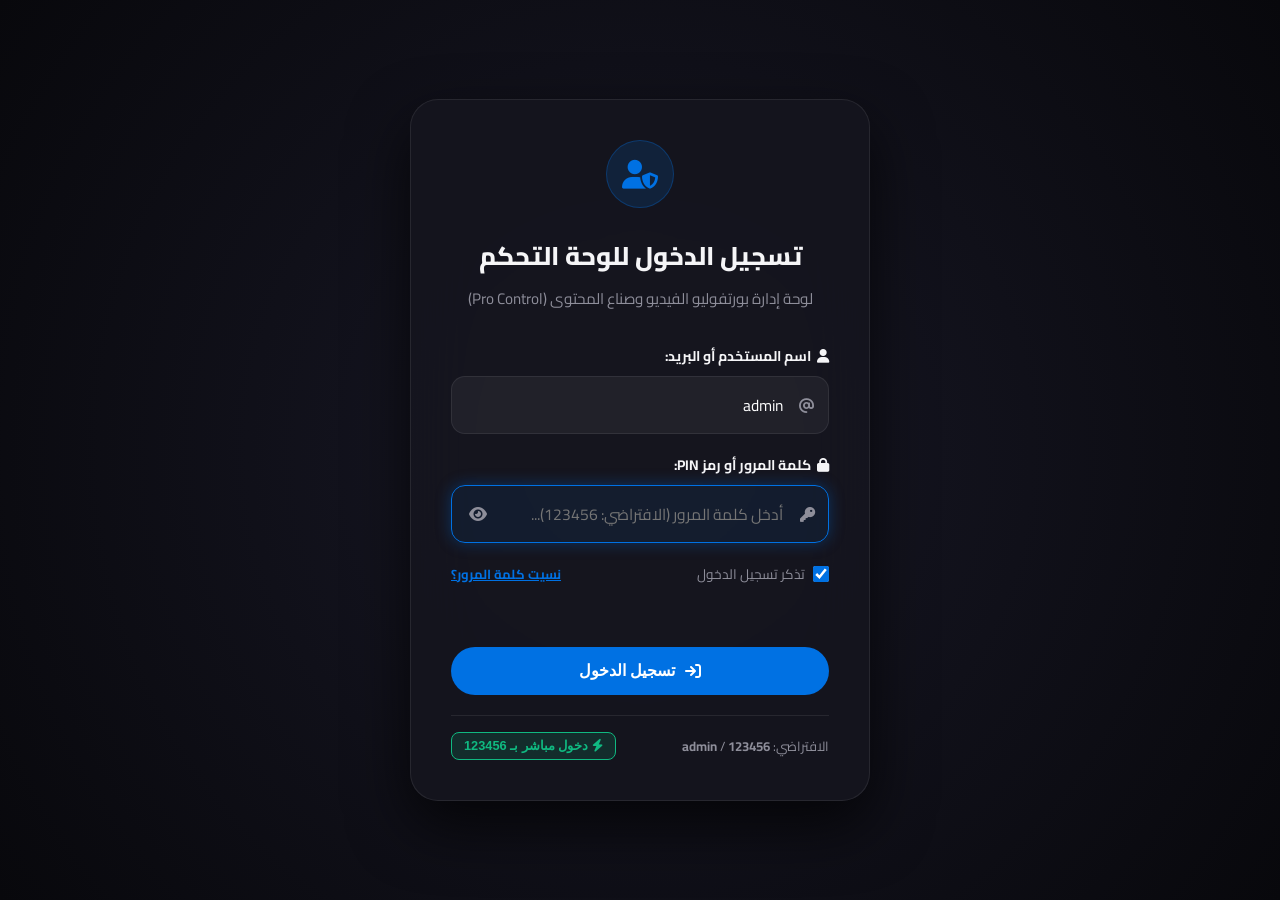
==== admin.html @ 482027d6 "Add files via upload" ====
<!DOCTYPE html>
<html lang="ar" dir="rtl">

<head>
    <meta charset="UTF-8">
    <meta name="viewport" content="width=device-width, initial-scale=1.0">
    <title>لوحة التحكم الشاملة | Control Center</title>
    <meta name="robots" content="noindex, nofollow">

    <!-- Favicon -->
    <link rel="icon" type="image/svg+xml" href="img/favicon.svg">

    <!-- Fonts: Cairo -->
    <link rel="preconnect" href="https://fonts.googleapis.com">
    <link rel="preconnect" href="https://fonts.gstatic.com" crossorigin>
    <link href="https://fonts.googleapis.com/css2?family=Cairo:wght@400;600;700;800;900&display=swap" rel="stylesheet">

    <!-- Admin Stylesheet (Local First) -->
    <link rel="stylesheet" href="css/admin.css">

    <!-- Font Awesome Icons 6 -->
    <link rel="stylesheet" href="https://cdnjs.cloudflare.com/ajax/libs/font-awesome/6.5.1/css/all.min.css">
</head>

<body class="admin-body">

    <!-- ==========================================================================
         1. Authentication & Login Screen (Modern Pro CMS)
         ========================================================================== -->
    <div class="pin-lock-overlay" id="pinLockOverlay">
        <div class="pin-card" style="max-width: 460px;">
            <div class="pin-icon-wrap">
                <i class="fa-solid fa-user-shield"></i>
            </div>
            <h1 class="pin-title">تسجيل الدخول للوحة التحكم</h1>
            <p class="pin-sub">لوحة إدارة بورتفوليو الفيديو وصناع المحتوى (Pro Control)</p>

            <form id="adminLoginForm" onsubmit="return false;" style="text-align: right;">
                <!-- Username Input -->
                <div class="login-field-wrap">
                    <label class="login-label"><i class="fa-solid fa-user"></i> اسم المستخدم أو البريد:</label>
                    <div class="login-input-box">
                        <i class="fa-solid fa-at login-box-icon"></i>
                        <input type="text" id="adminUsernameInput" class="login-text-input" placeholder="اسم المستخدم (الافتراضي: admin)" value="admin" autocomplete="username">
                    </div>
                </div>

                <!-- Password / PIN Input -->
                <div class="login-field-wrap">
                    <label class="login-label"><i class="fa-solid fa-lock"></i> كلمة المرور أو رمز PIN:</label>
                    <div class="login-input-box">
                        <i class="fa-solid fa-key login-box-icon"></i>
                        <input type="password" id="adminPasswordInput" class="login-text-input" placeholder="أدخل كلمة المرور (الافتراضي: 123456)..." autocomplete="current-password" autofocus>
                        <button type="button" id="btnToggleLoginPass" class="login-pass-toggle" title="إظهار / إخفاء كلمة المرور">
                            <i class="fa-solid fa-eye"></i>
                        </button>
                    </div>
                </div>

                <!-- Remember Me & Forgot Password Row -->
                <div style="display: flex; justify-content: space-between; align-items: center; margin-bottom: 1.25rem; font-size: 0.85rem;">
                    <label style="display: inline-flex; align-items: center; gap: 0.5rem; color: var(--admin-muted); cursor: pointer;">
                        <input type="checkbox" id="chkRememberMe" checked style="accent-color: var(--admin-blue); width: 16px; height: 16px;">
                        تذكر تسجيل الدخول
                    </label>
                    <button type="button" id="btnForgotPin" class="btn-forgot-pin" style="background: none; border: none; color: var(--admin-blue); cursor: pointer; text-decoration: underline; font-size: 0.82rem;">
                        نسيت كلمة المرور؟
                    </button>
                </div>

                <p class="pin-feedback" id="pinFeedback"></p>

                <button type="button" class="btn-unlock" id="btnUnlock">
                    <i class="fa-solid fa-arrow-right-to-bracket"></i> تسجيل الدخول
                </button>
            </form>

            <div style="margin-top: 1.25rem; padding-top: 1rem; border-top: 1px solid var(--admin-border); display: flex; justify-content: space-between; align-items: center; font-size: 0.82rem; color: var(--admin-muted);">
                <span>الافتراضي: <strong>admin</strong> / <strong>123456</strong></span>
                <button type="button" id="btnDirectDefaultLogin" style="background: rgba(16, 185, 129, 0.15); border: 1px solid var(--admin-emerald); color: #10b981; border-radius: 8px; padding: 0.35rem 0.75rem; font-size: 0.8rem; cursor: pointer; font-weight: 700;">
                    <i class="fa-solid fa-bolt"></i> دخول مباشر بـ 123456
                </button>
            </div>

            <!-- PIN Reset Box (Shown when forgot PIN is clicked) -->
            <div id="pinResetBox" class="pin-reset-box" style="display: none; margin-top: 1.25rem; text-align: right;">
                <h3 style="font-size: 1.05rem; font-weight: 800; color: #fff; margin-bottom: 0.4rem;">
                    <i class="fa-solid fa-rotate-left"></i> استعادة وإعادة تعيين كلمة المرور
                </h3>
                <p style="font-size: 0.8rem; color: var(--admin-muted); margin-bottom: 0.9rem; line-height: 1.5;">
                    يمكنك إعادة تعيين كلمة المرور إلى الافتراضية بنقرة واحدة، أو التحقق بالبريد / الهاتف المسجل.
                </p>
                <div style="margin-bottom: 1rem;">
                    <button type="button" id="btnResetToDefaultPin" style="width: 100%; padding: 0.75rem; background: rgba(0, 113, 227, 0.15); border: 1px solid var(--admin-blue); color: var(--admin-blue); border-radius: 12px; font-weight: 800; cursor: pointer;">
                        <i class="fa-solid fa-arrows-rotate"></i> إعادة الضبط للافتراضي (123456) والدخول فوراً
                    </button>
                </div>
                <div style="position: relative; text-align: center; margin: 1rem 0; border-top: 1px dashed var(--admin-border);">
                    <span style="position: absolute; top: -10px; left: 50%; transform: translateX(-50%); background: var(--admin-card); padding: 0 8px; font-size: 0.75rem; color: var(--admin-muted);">أو تعيين كلمة مرور جديدة</span>
                </div>
                <div class="form-group-admin" style="margin-bottom: 0.65rem;">
                    <input type="text" id="resetRecoveryContact" class="form-input-admin" placeholder="البريد الإلكتروني أو رقم الهاتف أو مفتاح المطور..." style="text-align: right; font-size: 0.9rem;">
                </div>
                <div class="form-group-admin" style="margin-bottom: 0.65rem;">
                    <input type="password" id="resetNewPin" maxlength="16" class="form-input-admin" placeholder="كلمة المرور الجديدة..." style="text-align: right; font-size: 0.95rem;">
                </div>
                <div style="display: flex; gap: 0.5rem; margin-top: 0.75rem;">
                    <button type="button" id="btnConfirmResetPin" class="btn-unlock" style="flex: 1; padding: 0.65rem 1rem; font-size: 0.85rem;">
                        <i class="fa-solid fa-check"></i> حفظ الرمز والدخول
                    </button>
                    <button type="button" id="btnCancelResetPin" class="btn-cancel-edit" style="padding: 0.65rem 1rem; font-size: 0.85rem;">
                        إلغاء
                    </button>
                </div>
                <p id="resetPinFeedback" style="font-size: 0.82rem; margin-top: 0.6rem; font-weight: 700;"></p>
            </div>
        </div>
    </div>

    <!-- Mobile Top Header Bar for Admin on Phone -->
    <div class="admin-mobile-topbar">
        <div class="admin-brand" style="margin-bottom:0; gap:0.6rem;">
            <div class="admin-brand-icon" style="width:36px; height:36px; font-size:1rem;"><i class="fa-solid fa-sliders"></i></div>
            <h2 style="font-size:1rem;">PRO CONTROL</h2>
        </div>
        <div style="display:flex; align-items:center; gap:0.5rem;">
            <button type="button" class="admin-mobile-toggle-btn" id="btnAdminMobileLogout" aria-label="Logout" title="تسجيل الخروج" style="color: #ef4444; border-color: rgba(239,68,68,0.3);">
                <i class="fa-solid fa-right-from-bracket"></i>
            </button>
            <button type="button" class="admin-mobile-toggle-btn" id="btnAdminMobileToggle" aria-label="Toggle Menu">
                <i class="fa-solid fa-bars"></i>
            </button>
        </div>
    </div>
    <div class="admin-sidebar-backdrop" id="adminSidebarBackdrop"></div>

    <!-- ==========================================================================
         2. Main Admin Dashboard Shell
         ========================================================================== -->
    <div class="admin-shell">
        <!-- Sidebar Navigation -->
        <aside class="admin-sidebar" id="adminSidebar">
            <div>
                <div class="admin-brand">
                    <div class="admin-brand-icon">
                        <i class="fa-solid fa-sliders"></i>
                    </div>
                    <div>
                        <h2>لوحة التحكم</h2>
                        <span style="font-size: 0.75rem; color: var(--admin-emerald); font-weight: 700;">
                            <i class="fa-solid fa-circle" style="font-size: 0.5rem;"></i> محمي ومشفر
                        </span>
                    </div>
                </div>

                <ul class="admin-nav-list" id="adminNavList">
                    <li class="admin-nav-item active" data-tab="tabAnalytics">
                        <button type="button"><i class="fa-solid fa-chart-line"></i> إحصائيات الزوار</button>
                    </li>
                    <li class="admin-nav-item" data-tab="tabProfileCard">
                        <button type="button"><i class="fa-solid fa-id-card"></i> اللوجو وبطاقة التعريف</button>
                    </li>
                    <li class="admin-nav-item" data-tab="tabNavbar">
                        <button type="button"><i class="fa-solid fa-bars-staggered"></i> القائمة والمنسدلة</button>
                    </li>
                    <li class="admin-nav-item" data-tab="tabProjects">
                        <button type="button"><i class="fa-solid fa-film"></i> معرض الأعمال</button>
                    </li>
                    <li class="admin-nav-item" data-tab="tabTutorials">
                        <button type="button"><i class="fa-solid fa-graduation-cap"></i> الدروس والمقالات</button>
                    </li>
                    <li class="admin-nav-item" data-tab="tabStore">
                        <button type="button"><i class="fa-solid fa-bag-shopping"></i> متجر القوالب</button>
                    </li>
                    <li class="admin-nav-item" data-tab="tabSectionsVisibility">
                        <button type="button" style="color: #38bdf8; font-weight: 700;"><i class="fa-solid fa-eye"></i> إظهار وإخفاء الأقسام (👁️)</button>
                    </li>
                    <li class="admin-nav-item" data-tab="tabBranding">
                        <button type="button"><i class="fa-solid fa-palette"></i> الألوان والمظهر</button>
                    </li>
                    <li class="admin-nav-item" data-tab="tabPricing">
                        <button type="button"><i class="fa-solid fa-calculator"></i> حاسبة الأسعار</button>
                    </li>
                    <li class="admin-nav-item" data-tab="tabProfile">
                        <button type="button"><i class="fa-solid fa-user-gear"></i> البيانات وواتساب</button>
                    </li>
                    <li class="admin-nav-item" data-tab="tabReviews">
                        <button type="button"><i class="fa-solid fa-comments"></i> إدارة التقييمات</button>
                    </li>
                    <li class="admin-nav-item" data-tab="tabActivation" id="navItemActivation">
                        <button type="button" style="color: var(--admin-emerald); font-weight: 800;"><i class="fa-solid fa-certificate"></i> تفعيل الترخيص (License)</button>
                    </li>
                    <li class="admin-nav-item" data-tab="tabDeploy" id="navItemDeploy">
                        <button type="button" style="color: #60a5fa; font-weight: 800;"><i class="fa-brands fa-github"></i> النشر وتصدير الكود (GitHub)</button>
                    </li>
                </ul>
            </div>

            <div class="admin-bottom-actions">
                <button type="button" class="btn-sidebar-action" id="btnQuickExport" style="color: #60a5fa; font-weight: 700;">
                    <i class="fa-solid fa-cloud-arrow-down"></i> تحميل كود الموقع (config.js)
                </button>
                <a href="index.html" target="_blank" class="btn-sidebar-action">
                    <i class="fa-solid fa-arrow-up-right-from-square"></i> معاينة موقع الزوار
                </a>
                <button type="button" class="btn-sidebar-action" id="btnLogoutAdmin" style="color: #ef4444; font-weight: 700;">
                    <i class="fa-solid fa-right-from-bracket"></i> تسجيل الخروج
                </button>
            </div>
        </aside>

        <!-- Main Workspace -->
        <main class="admin-main">

            <!-- TAB 1: VISITOR ANALYTICS -->
            <div class="admin-tab-pane active" id="tabAnalytics">
                <div class="admin-top-bar">
                    <div class="admin-page-title">
                        <h1>إحصائيات وحركة الزوار</h1>
                        <p>تتبع فوري ومجاني للزوار الجدد، الزوار العائدين، ونشاط العملاء على موقعك.</p>
                    </div>
                </div>

                <div class="stats-grid">
                    <div class="stat-card">
                        <div>
                            <span class="stat-value" id="statTotalVisits">0</span>
                            <span class="stat-title">إجمالي الزيارات</span>
                        </div>
                        <div class="stat-badge-icon badge-blue"><i class="fa-solid fa-users"></i></div>
                    </div>
                    <div class="stat-card">
                        <div>
                            <span class="stat-value" id="statUniqueVisitors">0</span>
                            <span class="stat-title">زوار جدد (New)</span>
                        </div>
                        <div class="stat-badge-icon badge-emerald"><i class="fa-solid fa-user-plus"></i></div>
                    </div>
                    <div class="stat-card">
                        <div>
                            <span class="stat-value" id="statReturningVisits">0</span>
                            <span class="stat-title">زوار عائدون (Returning)</span>
                        </div>
                        <div class="stat-badge-icon badge-purple"><i class="fa-solid fa-arrow-rotate-left"></i></div>
                    </div>
                    <div class="stat-card">
                        <div>
                            <span class="stat-value" id="statWaClicks">0</span>
                            <span class="stat-title">تحويلات لواتساب</span>
                        </div>
                        <div class="stat-badge-icon badge-amber"><i class="fa-brands fa-whatsapp"></i></div>
                    </div>
                </div>

                <div class="admin-panel-card">
                    <div class="panel-card-head">
                        <h3>سجل آخر الزيارات اللحظية</h3>
                    </div>
                    <div style="overflow-x: auto;">
                        <table class="admin-table">
                            <thead>
                                <tr>
                                    <th>الوقت والتاريخ</th>
                                    <th>نوع الزائر</th>
                                    <th>الجهاز</th>
                                    <th>المصدر (Referrer)</th>
                                    <th>معرف الجلسة</th>
                                </tr>
                            </thead>
                            <tbody id="visitsTableBody"></tbody>
                        </table>
                    </div>
                </div>
            </div>

            <!-- TAB 2: LOGO & PROFILE ID CARD -->
            <div class="admin-tab-pane" id="tabProfileCard">
                <div class="admin-top-bar">
                    <div class="admin-page-title">
                        <h1>اللوجو وبطاقة التعريف (Profile ID Card)</h1>
                        <p>خصص شعار الموقع، صورة هويتك الشخصية، غلاف الكارت، والبيانات التعريفية مع إمكانية الرفع من الجهاز أو عبر الرابط.</p>
                    </div>
                </div>

                <div class="profile-card-preview-wrap">
                    <!-- Form Controls -->
                    <div>
                        <!-- Logo Customizer -->
                        <div class="admin-panel-card">
                            <div class="panel-card-head">
                                <h3><i class="fa-solid fa-fingerprint"></i> شعار الموقع (Site Logo)</h3>
                            </div>
                            <div class="form-grid-2">
                                <div class="form-group-admin">
                                    <label class="form-label-admin">نص الشعار الرئيسي (Text Logo)</label>
                                    <input type="text" id="logoText" class="form-input-admin" placeholder="مثال: CREATIVE أو STUDIO">
                                </div>
                                <div class="form-group-admin">
                                    <label class="form-label-admin">الشارة الفرعية (Badge)</label>
                                    <input type="text" id="logoBadge" class="form-input-admin" placeholder="مثال: PORTFOLIO أو EDITS">
                                </div>
                            </div>
                            
                            <div class="form-group-admin">
                                <label class="form-label-admin">صورة اللوجو (رفع من الجهاز أو عبر رابط):</label>
                                <div class="dual-upload-field">
                                    <div class="file-upload-actions-row">
                                        <label for="logoFileInput" class="file-upload-btn-label">
                                            <i class="fa-solid fa-cloud-arrow-up"></i> رفع اللوجو من الجهاز
                                        </label>
                                        <input type="file" id="logoFileInput" class="file-upload-hidden-input" accept="image/*">
                                        <span class="file-upload-feedback-pill" id="logoUploadFeedback" style="display:none;"><i class="fa-solid fa-circle-check"></i> تم اختيار ملف اللوجو</span>
                                    </div>
                                    <input type="text" id="logoImgUrl" class="form-input-admin" placeholder="أو الصق رابط صورة PNG شفافة هنا...">
                                </div>
                            </div>

                            <!-- Favicon Customizer -->
                            <div class="form-group-admin" style="margin-top: 1.25rem; padding-top: 1.25rem; border-top: 1px solid var(--admin-border);">
                                <label class="form-label-admin" style="display:flex; align-items:center; justify-content:space-between;">
                                    <span><i class="fa-solid fa-icons"></i> أيقونة التبويب في المتصفح (Favicon):</span>
                                    <span style="font-size:0.75rem; color:var(--admin-muted);">تظهر في شريط علامات التبويب أعلى المتصفح</span>
                                </label>
                                <div class="dual-upload-field">
                                    <div class="file-upload-actions-row">
                                        <label for="favFileInput" class="file-upload-btn-label">
                                            <i class="fa-solid fa-cloud-arrow-up"></i> رفع Favicon من الجهاز
                                        </label>
                                        <input type="file" id="favFileInput" class="file-upload-hidden-input" accept="image/*,.ico,.svg">
                                        <span class="file-upload-feedback-pill" id="favUploadFeedback" style="display:none;"><i class="fa-solid fa-circle-check"></i> تم اختيار الأيقونة</span>
                                    </div>
                                    <div style="display:flex; align-items:center; gap:0.6rem;">
                                        <input type="text" id="favImgUrl" class="form-input-admin" placeholder="أو رابط أيقونة SVG / PNG / ICO...">
                                        <div id="favPreviewBox" style="width:38px; height:38px; border-radius:8px; background:rgba(255,255,255,0.06); border:1px solid var(--admin-border); display:flex; align-items:center; justify-content:center; flex-shrink:0;" title="معاينة أيقونة Favicon الحالية">
                                            <img id="favPreviewImg" src="img/favicon.svg" alt="Favicon" style="max-width:24px; max-height:24px;">
                                        </div>
                                    </div>
                                </div>
                            </div>
                        </div>

                        <!-- ID Card Details -->
                        <div class="admin-panel-card">
                            <div class="panel-card-head">
                                <h3><i class="fa-solid fa-id-badge"></i> بطاقة التعريف الشخصية (ID Card)</h3>
                            </div>

                            <div class="form-grid-2">
                                <div class="form-group-admin">
                                    <label class="form-label-admin">الصورة الشخصية (Avatar):</label>
                                    <div class="dual-upload-field">
                                        <div class="file-upload-actions-row">
                                            <label for="profAvatarFile" class="file-upload-btn-label">
                                                <i class="fa-solid fa-cloud-arrow-up"></i> رفع وقص صورة جديدة
                                            </label>
                                            <input type="file" id="profAvatarFile" class="file-upload-hidden-input" accept="image/*">
                                            <button type="button" id="btnResetAvatarDefault" class="btn-secondary-admin" style="padding:0.45rem 0.9rem; font-size:0.82rem;" title="استعادة الصورة الافتراضية الأصلية (إزالة أي قص قديم)">
                                                <i class="fa-solid fa-rotate-left"></i> افتراضي
                                            </button>
                                            <span class="file-upload-feedback-pill" id="profAvatarFeedback" style="display:none;"><i class="fa-solid fa-circle-check"></i> تم الرفع</span>
                                        </div>
                                        <input type="text" id="profAvatar" class="form-input-admin" placeholder="أو رابط الصورة الشخصية...">
                                    </div>
                                </div>

                                <div class="form-group-admin">
                                    <label class="form-label-admin">صورة غلاف البطاقة (Banner Cover):</label>
                                    <div class="dual-upload-field">
                                        <div class="file-upload-actions-row">
                                            <label for="profCoverFile" class="file-upload-btn-label">
                                                <i class="fa-solid fa-cloud-arrow-up"></i> رفع الغلاف من الجهاز
                                            </label>
                                            <input type="file" id="profCoverFile" class="file-upload-hidden-input" accept="image/*">
                                            <span class="file-upload-feedback-pill" id="profCoverFeedback" style="display:none;"><i class="fa-solid fa-circle-check"></i> تم الرفع</span>
                                        </div>
                                        <input type="text" id="profCover" class="form-input-admin" placeholder="أو رابط صورة الغلاف...">
                                    </div>
                                </div>
                            </div>

                            <div class="form-grid-2">
                                <div class="form-group-admin">
                                    <label class="form-label-admin">الاسم (بالعربية) *</label>
                                    <input type="text" id="profNameAr" class="form-input-admin" placeholder="مثال: أحمد محمد | مونتير سينمائي" required>
                                </div>
                                <div class="form-group-admin">
                                    <label class="form-label-admin">الاسم (بالإنجليزية) *</label>
                                    <input type="text" id="profNameEn" class="form-input-admin" placeholder="مثال: Alex Edits | Video Creator" required>
                                </div>
                            </div>

                            <div class="form-grid-2">
                                <div class="form-group-admin">
                                    <label class="form-label-admin">المسمى الوظيفي (بالعربية) *</label>
                                    <input type="text" id="profRoleAr" class="form-input-admin" placeholder="مثال: مونتير فيديو ومصمم موشن جرافيكس" required>
                                </div>
                                <div class="form-group-admin">
                                    <label class="form-label-admin">المسمى الوظيفي (بالإنجليزية)</label>
                                    <input type="text" id="profRoleEn" class="form-input-admin" placeholder="مثال: High-Retention Video Editor">
                                </div>
                            </div>

                            <div class="form-grid-2">
                                <div class="form-group-admin">
                                    <label class="form-label-admin">سنوات الخبرة</label>
                                    <input type="number" id="profExpYears" class="form-input-admin" placeholder="4">
                                </div>
                                <div class="form-group-admin">
                                    <label class="form-label-admin">حالة العمل والاتصال (Work Status):</label>
                                    <select id="profWorkStatus" class="form-select-admin">
                                        <option value="online">🟢 متصل ومتاح للعمل (Online)</option>
                                        <option value="busy">🟡 في عمل حالياً / مشغول (In Work / Busy)</option>
                                        <option value="offline">⚪ غير متصل / خارج الدوام (Offline)</option>
                                    </select>
                                </div>
                            </div>

                            <div class="form-group-admin">
                                <label class="form-label-admin">نص التوفر والجدول الزمني (Availability Timeline):</label>
                                <input type="text" id="profAvailabilityText" class="form-input-admin" placeholder="مثال: متاح الآن لمشاريع جديدة / متاح للبدء بعد يومين / متاح بعد 5 ساعات">
                                <small style="color:var(--admin-muted); font-size:0.75rem; margin-top:0.25rem; display:block;">
                                    يظهر هذا النص في بادج الحالة تحت صورتك في الصفحة الرئيسية (مثلاً لتخبر الزائر بموعد توفرك إذا كنت مشغولاً).
                                </small>
                            </div>

                            <div class="form-grid-2">
                                <div class="form-group-admin">
                                    <label class="form-label-admin">الوصف التعريفي (Bio - بالعربية)</label>
                                    <textarea id="profBioAr" rows="3" class="form-textarea-admin" placeholder="اكتب نبذة احترافية عنك وعن أسلوب عملك..."></textarea>
                                </div>
                                <div class="form-group-admin">
                                    <label class="form-label-admin">الوصف التعريفي (Bio - بالإنجليزية)</label>
                                    <textarea id="profBioEn" rows="3" class="form-textarea-admin" placeholder="Write a punchy English bio for your profile card..."></textarea>
                                </div>
                            </div>

                            <button type="button" class="btn-unlock" id="btnSaveProfileCard" style="width: auto; padding: 0.9rem 2.2rem;">
                                <i class="fa-solid fa-floppy-disk"></i> حفظ الشعار وبطاقة التعريف فوراً
                            </button>
                        </div>
                    </div>

                    <!-- Live Preview Display -->
                    <div>
                        <div class="panel-card-head" style="margin-bottom: 0.75rem;">
                            <h3>معاينة حية للبطاقة</h3>
                        </div>
                        <div class="profile-id-card-display">
                            <div class="id-card-cover">
                                <img id="previewCardCover" src="img/default-cover.svg" alt="Cover">
                            </div>
                            <div class="id-card-body">
                                <div class="id-card-avatar-wrap">
                                    <img id="previewCardAvatar" src="img/default-avatar.svg" alt="Avatar">
                                    <span class="id-card-status-dot" title="متصل ومتاح"></span>
                                </div>
                                <h4 class="id-card-name" id="previewCardName">الاسم واللقب</h4>
                                <div class="id-card-role" id="previewCardRole">المسمى الوظيفي</div>
                                <p class="id-card-bio" id="previewCardBio">الوصف التعريفي للبطاقة يظهر هنا...</p>
                                <div class="id-card-badges">
                                    <span class="id-badge" id="previewCardExp"><i class="fa-solid fa-award"></i> 4 سنوات خبرة</span>
                                    <span class="id-badge" style="color: var(--admin-emerald);"><i class="fa-solid fa-circle"></i> متاح للعمل</span>
                                </div>
                            </div>
                        </div>
                    </div>
                </div>
            </div>

            <!-- TAB 3: DYNAMIC NAVBAR & DROPDOWNS MANAGER -->
            <div class="admin-tab-pane" id="tabNavbar">
                <div class="admin-top-bar">
                    <div class="admin-page-title">
                        <h1>إدارة القائمة والروابط المنسدلة</h1>
                        <p>أضف أو احذف روابط القائمة الرئيسية العلوية، ونظّم القوائم المنسدلة بسهولة فائقة.</p>
                    </div>
                </div>

                <!-- Add/Edit Nav Item Form -->
                <div class="admin-panel-card">
                    <div class="panel-card-head">
                        <h3 id="navFormTitle"><i class="fa-solid fa-plus"></i> إضافة عنصر جديد للقائمة الرئيسية</h3>
                    </div>
                    <form id="addNavItemForm">
                        <input type="hidden" id="editNavItemIndex" value="">
                        <div class="form-grid-2">
                            <div class="form-group-admin">
                                <label class="form-label-admin">عنوان الرابط (بالعربية) *</label>
                                <input type="text" id="navLabelAr" class="form-input-admin" placeholder="مثال: من نحن أو الاستشارة" required>
                            </div>
                            <div class="form-group-admin">
                                <label class="form-label-admin">عنوان الرابط (بالإنجليزية) *</label>
                                <input type="text" id="navLabelEn" class="form-input-admin" placeholder="مثال: About Us" required>
                            </div>
                        </div>
                        <div class="form-group-admin">
                            <label class="form-label-admin">الرابط أو المعرف (URL / Anchor) *</label>
                            <input type="text" id="navUrl" class="form-input-admin" placeholder="مثال: index.html#about أو https://... أو #" required>
                        </div>
                        <div style="display:flex; gap:0.75rem; align-items:center;">
                            <button type="submit" id="btnSubmitNavItem" class="btn-unlock" style="width: auto; padding: 0.8rem 2rem;">
                                <i class="fa-solid fa-plus"></i> إضافة الرابط للقائمة
                            </button>
                            <button type="button" id="btnCancelEditNavItem" class="btn-cancel-edit" style="display:none; padding:0.8rem 1.5rem;">
                                <i class="fa-solid fa-xmark"></i> إلغاء التعديل
                            </button>
                        </div>
                    </form>
                </div>

                <!-- Current Nav Items List -->
                <div class="admin-panel-card">
                    <div class="panel-card-head">
                        <h3>عناصر القائمة المعروضة حالياً</h3>
                        <button type="button" id="btnResetNavbar" style="background: none; border: 1px solid var(--admin-border); color: var(--admin-muted); padding: 0.4rem 0.9rem; border-radius: 8px; cursor: pointer; font-size: 0.85rem;">
                            <i class="fa-solid fa-rotate-left"></i> استعادة القائمة الافتراضية
                        </button>
                    </div>
                    <div id="navItemsManagerList"></div>
                </div>
            </div>

            <!-- TAB 4: PROJECTS MANAGER -->
            <div class="admin-tab-pane" id="tabProjects">
                <div class="admin-top-bar">
                    <div class="admin-page-title">
                        <h1>إدارة معرض الأعمال</h1>
                        <p>أضف فيديوهات جديدة، احذف القديمة، أو عدّل روابط المشاريع بسهولة.</p>
                    </div>
                    <div style="display: flex; gap: 0.6rem; flex-wrap: wrap;">
                        <button type="button" class="btn-unlock" id="btnProjectsQuickExport" style="width: auto; padding: 0.6rem 1.2rem; font-size: 0.85rem; background: linear-gradient(135deg, #10b981 0%, #059669 100%);">
                            <i class="fa-solid fa-cloud-arrow-down"></i> تصدير الكود (config.js)
                        </button>
                        <button type="button" class="btn-unlock" id="btnProjectsQuickWipe" style="width: auto; padding: 0.6rem 1.2rem; font-size: 0.85rem; background: rgba(239, 68, 68, 0.15); border: 1px solid var(--admin-crimson); color: #ef4444;">
                            <i class="fa-solid fa-trash-can"></i> تفريغ الأعمال الافتراضية
                        </button>
                    </div>
                </div>

                <div class="admin-panel-card">
                    <div class="panel-card-head">
                        <h3>+ إضافة فيديو جديد إلى المعرض</h3>
                    </div>

                    <form id="addProjectForm">
                        <div class="form-grid-2">
                            <div class="form-group-admin">
                                <label class="form-label-admin">عنوان الفيديو أو المشروع *</label>
                                <input type="text" id="newTitle" class="form-input-admin" placeholder="مثال: ريل إعلاني لبراند مجوهرات" required>
                            </div>
                            <div class="form-group-admin">
                                <label class="form-label-admin">رابط الفيديو (YouTube / Drive / MP4) *</label>
                                <input type="url" id="newUrl" class="form-input-admin" placeholder="https://drive.google.com/file/d/... أو يوتيوب" required>
                            </div>
                        </div>

                        <div class="form-grid-2">
                            <div class="form-group-admin">
                                <label class="form-label-admin">التصنيف *</label>
                                <select id="newCat" class="form-select-admin">
                                    <option value="shorts">فيديوهات قصيرة (ريلز 9:16)</option>
                                    <option value="long">فيديوهات طويلة (يوتيوب 16:9)</option>
                                </select>
                            </div>
                            <div class="form-group-admin">
                                <label class="form-label-admin">مقاس العرض *</label>
                                <select id="newAspect" class="form-select-admin">
                                    <option value="vertical">طولي (9:16 Vertical Reel)</option>
                                    <option value="widescreen">عرضي (16:9 Widescreen)</option>
                                </select>
                            </div>
                        </div>

                        <div class="form-grid-2">
                            <div class="form-group-admin">
                                <label class="form-label-admin">البرامج المستخدمة</label>
                                <input type="text" id="newSoftware" class="form-input-admin" placeholder="مثال: DaVinci Resolve • After Effects">
                            </div>
                            <div class="form-group-admin">
                                <label class="form-label-admin">وسم الكارت (Tag)</label>
                                <input type="text" id="newTag" class="form-input-admin" placeholder="مثال: إعلاني، سينمائي، وثائقي">
                            </div>
                        </div>

                        <input type="hidden" id="editProjectId" value="">

                        <div class="form-group-admin">
                            <label class="form-label-admin">صورة الثمبنيل (رفع من الجهاز أو رابط):</label>
                            <div class="dual-upload-field">
                                <div class="file-upload-actions-row">
                                    <label for="newThumbFile" class="file-upload-btn-label">
                                        <i class="fa-solid fa-cloud-arrow-up"></i> رفع الثمبنيل من الجهاز
                                    </label>
                                    <input type="file" id="newThumbFile" class="file-upload-hidden-input" accept="image/*">
                                    <span class="file-upload-feedback-pill" id="newThumbFeedback" style="display:none;"><i class="fa-solid fa-circle-check"></i> تم الرفع</span>
                                </div>
                                <input type="text" id="newThumbnail" class="form-input-admin" placeholder="أو ضع رابط صورة الثمبنيل...">
                            </div>
                        </div>

                        <!-- Video Frame Scrubber for Thumbnail Extraction -->
                        <div class="video-scrubber-box" style="margin-top: 1rem; padding: 1.25rem; background: rgba(0, 113, 227, 0.05); border: 1px dashed rgba(0, 113, 227, 0.35); border-radius: 12px;">
                            <label class="form-label-admin" style="color: var(--admin-blue); font-weight: 800; display:flex; align-items:center; gap:0.5rem;">
                                <i class="fa-solid fa-camera-retro"></i> استخراج ثامبنيل من لقطة بالفيديو (Video Frame Scrubber):
                            </label>
                            <p style="font-size: 0.8rem; color: var(--admin-muted); margin-bottom: 0.75rem;">
                                اختر ملف فيديو من جهازك، حرّك شريط التمرير إلى اللقطة التي تريدها بالضبط، ثم اضغط التقاط لتصبح الثمبنيل الرسمي للعمل.
                            </p>
                            
                            <div class="file-upload-actions-row" style="margin-bottom: 0.75rem;">
                                <label for="videoScrubFileInput" class="file-upload-btn-label" style="background: rgba(0, 113, 227, 0.15); border-color: rgba(0, 113, 227, 0.3); color: var(--admin-blue);">
                                    <i class="fa-solid fa-video"></i> اختيار فيديو من الجهاز لتمرير اللقطات
                                </label>
                                <input type="file" id="videoScrubFileInput" class="file-upload-hidden-input" accept="video/*">
                                <span class="file-upload-feedback-pill" id="videoScrubFeedback" style="display:none;"><i class="fa-solid fa-circle-check"></i> تم تحميل الفيديو</span>
                            </div>

                            <div id="videoScrubContainer" style="display: none; flex-direction: column; gap: 0.75rem; margin-top: 0.75rem;">
                                <div style="position: relative; max-width: 480px; margin: 0 auto; width: 100%; border-radius: 12px; overflow: hidden; background: #000; border: 1px solid var(--admin-border);">
                                    <video id="scrubVideoEl" playsinline preload="metadata" style="width: 100%; max-height: 280px; display: block; object-fit: contain;"></video>
                                    <span id="scrubTimecodeBadge" style="position: absolute; bottom: 8px; right: 8px; background: rgba(0,0,0,0.75); color: #fff; font-size: 0.75rem; font-family: monospace; padding: 2px 6px; border-radius: 4px;">00:00.0</span>
                                </div>

                                <div style="display: flex; align-items: center; gap: 0.75rem; max-width: 480px; margin: 0 auto; width: 100%;">
                                    <input type="range" id="videoScrubSlider" min="0" max="100" step="0.05" value="0" style="flex: 1; accent-color: var(--admin-blue); cursor: pointer;">
                                    <span id="videoScrubTimeDisplay" style="font-size: 0.82rem; font-family: monospace; color: var(--admin-text); font-weight: 700; min-width: 65px; text-align: center;">00:00.0</span>
                                </div>

                                <div style="text-align: center; margin-top: 0.25rem;">
                                    <button type="button" id="btnCaptureVideoFrame" class="btn-unlock" style="background: linear-gradient(135deg, #10b981 0%, #059669 100%); box-shadow: 0 4px 15px rgba(16, 185, 129, 0.3); font-size: 0.88rem; padding: 0.65rem 1.4rem;">
                                        <i class="fa-solid fa-camera"></i> التقاط هذه اللقطة كـ ثامبنيل للعمل 📸
                                    </button>
                                </div>
                            </div>
                        </div>

                        <div style="display: flex; align-items: center; gap: 0.75rem; margin-top: 1.25rem;">
                            <button type="submit" id="btnSubmitProject" class="btn-unlock" style="width: auto; padding: 0.8rem 2rem;">
                                <i class="fa-solid fa-plus" id="iconSubmitProject"></i> <span id="textSubmitProject">حفظ ونشر الفيديو فوراً</span>
                            </button>
                            <button type="button" id="btnCancelEditProject" class="btn-secondary-admin" style="display: none; padding: 0.8rem 1.5rem; background: rgba(255,255,255,0.06); border: 1px solid var(--admin-border); color: var(--admin-text); border-radius: 10px; cursor: pointer; font-weight: 700;">
                                <i class="fa-solid fa-xmark"></i> إلغاء وضع التعديل
                            </button>
                        </div>
                    </form>
                </div>

                <div class="admin-panel-card">
                    <div class="panel-card-head">
                        <h3>المشاريع المعروضة حالياً</h3>
                    </div>
                    <div id="adminProjectsList"></div>
                </div>
            </div>

            <!-- TAB 5: TUTORIALS & BLOG MANAGER (With Blogger Rich Text Formatter + Dual Thumb/Cover Uploads) -->
            <div class="admin-tab-pane" id="tabTutorials">
                <div class="admin-top-bar">
                    <div class="admin-page-title">
                        <h1>إدارة الدروس والمقالات</h1>
                        <p>محرر متكامل بأسلوب بلوجر (تنسيق نصوص، صور، عناوين، نقاط) مع دعم ثمبنيل للبطاقة وصورة رأس مخصصة للمقال.</p>
                    </div>
                </div>

                <div class="admin-panel-card">
                    <div class="panel-card-head">
                        <h3 id="tutFormTitle"><i class="fa-solid fa-feather"></i> + نشر درس / مقال جديد متكامل (محرر بلوجر)</h3>
                    </div>

                    <form id="addTutorialForm">
                        <input type="hidden" id="editTutorialId" value="">
                        <div class="form-grid-2">
                            <div class="form-group-admin">
                                <label class="form-label-admin">عنوان الدرس أو المقال *</label>
                                <input type="text" id="tutTitle" class="form-input-admin" placeholder="مثال: كيف تحترف التلوين السينمائي في دافينشي" required>
                            </div>
                            <div class="form-group-admin">
                                <label class="form-label-admin">التصنيف *</label>
                                <input type="text" id="tutCatName" class="form-input-admin" placeholder="مثال: تلوين سينمائي / نصائح مونتاج" required>
                            </div>
                        </div>

                        <!-- 1. Card Thumbnail Upload -->
                        <div class="form-grid-2">
                            <div class="form-group-admin">
                                <label class="form-label-admin">1. صورة الثمبنيل (تظهر في كارت المعرض):</label>
                                <div class="dual-upload-field">
                                    <div class="file-upload-actions-row">
                                        <label for="tutThumbFile" class="file-upload-btn-label">
                                            <i class="fa-solid fa-cloud-arrow-up"></i> رفع الثمبنيل من الجهاز
                                        </label>
                                        <input type="file" id="tutThumbFile" class="file-upload-hidden-input" accept="image/*">
                                        <span class="file-upload-feedback-pill" id="tutThumbFeedback" style="display:none;"><i class="fa-solid fa-circle-check"></i> تم الرفع</span>
                                    </div>
                                    <input type="text" id="tutThumbnail" class="form-input-admin" placeholder="أو رابط صورة الثمبنيل للبطاقة...">
                                </div>
                            </div>

                            <!-- 2. Header Cover Image Upload -->
                            <div class="form-group-admin">
                                <label class="form-label-admin">2. صورة رأس المقال (تظهر في بداية المقال عند فتحه):</label>
                                <div class="dual-upload-field">
                                    <div class="file-upload-actions-row">
                                        <label for="tutCoverFile" class="file-upload-btn-label">
                                            <i class="fa-solid fa-cloud-arrow-up"></i> رفع صورة الرأس من الجهاز
                                        </label>
                                        <input type="file" id="tutCoverFile" class="file-upload-hidden-input" accept="image/*">
                                        <span class="file-upload-feedback-pill" id="tutCoverFeedback" style="display:none;"><i class="fa-solid fa-circle-check"></i> تم الرفع</span>
                                    </div>
                                    <input type="text" id="tutCoverImg" class="form-input-admin" placeholder="أو رابط صورة رأس المقال...">
                                </div>
                            </div>
                        </div>

                        <div class="form-grid-2">
                            <div class="form-group-admin">
                                <label class="form-label-admin">وقت القراءة التقريبي</label>
                                <input type="text" id="tutReadTime" class="form-input-admin" placeholder="مثال: 5 دقائق قراءة" value="5 دقائق قراءة">
                            </div>
                            <div class="form-group-admin">
                                <label class="form-label-admin">ملخص موجز يظهر في الكارت *</label>
                                <input type="text" id="tutSummary" class="form-input-admin" placeholder="شرح مبسط في سطرين عن محتوى المقال..." required>
                            </div>
                        </div>

                        <div class="form-group-admin">
                            <label class="form-label-admin">فهرس المحتويات (عناوين الـ Table of Contents مفصولة بفاصلة):</label>
                            <input type="text" id="tutTocInput" class="form-input-admin" placeholder="مثال: قاعدة أول 3 ثوانٍ, تناسق الموسيقى, هندسة الصوت, الخلاصة">
                            <span class="form-label-desc">سيتم إنشاء أزرار قفز تفاعلية فورية في بداية المقال لكل عنوان</span>
                        </div>

                        <!-- 3. Blogger-Style Rich Text Editor & Formatting Toolbar -->
                        <div class="form-group-admin">
                            <label class="form-label-admin">محتوى المقال (شريط أدوات وتنسيق كامل مثل بلوجر) *</label>
                            <div class="rich-editor-wrapper">
                                <div class="rich-toolbar">
                                    <button type="button" class="editor-btn" data-cmd="bold" title="خط عريض"><i class="fa-solid fa-bold"></i> عريض</button>
                                    <button type="button" class="editor-btn" data-cmd="italic" title="خط مائل"><i class="fa-solid fa-italic"></i> مائل</button>
                                    <button type="button" class="editor-btn" data-cmd="underline" title="تسطير"><i class="fa-solid fa-underline"></i> تسطير</button>
                                    <div class="editor-divider"></div>
                                    <button type="button" class="editor-btn" data-cmd="formatBlock" data-val="h2" title="عنوان رئيسي"><i class="fa-solid fa-heading"></i> عنوان H2</button>
                                    <button type="button" class="editor-btn" data-cmd="formatBlock" data-val="h3" title="عنوان فرعي"><i class="fa-solid fa-heading"></i> عنوان H3</button>
                                    <div class="editor-divider"></div>
                                    <button type="button" class="editor-btn" data-cmd="insertUnorderedList" title="قائمة نقطية"><i class="fa-solid fa-list-ul"></i> نقاط</button>
                                    <button type="button" class="editor-btn" data-cmd="insertOrderedList" title="قائمة مرقمة"><i class="fa-solid fa-list-ol"></i> أرقام</button>
                                    <button type="button" class="editor-btn" data-cmd="formatBlock" data-val="blockquote" title="اقتباس"><i class="fa-solid fa-quote-left"></i> اقتباس</button>
                                    <div class="editor-divider"></div>
                                    <label class="editor-btn" style="cursor:pointer;" title="إدراج صورة من الجهاز داخل المقال">
                                        <i class="fa-solid fa-image"></i> صورة من الجهاز
                                        <input type="file" id="tutInlineImgFile" class="file-upload-hidden-input" accept="image/*">
                                    </label>
                                    <button type="button" class="editor-btn" id="btnInsertImageUrl" title="إدراج صورة برابط"><i class="fa-solid fa-link"></i> صورة برابط</button>
                                    <button type="button" class="editor-btn" id="btnInsertLink" title="إدراج رابط"><i class="fa-solid fa-paperclip"></i> رابط</button>
                                    <button type="button" class="editor-btn" data-cmd="removeFormat" title="مسح التنسيق"><i class="fa-solid fa-eraser"></i></button>
                                </div>
                                <div class="rich-editor-content" id="tutRichEditor" contenteditable="true" placeholder="اكتب متن المقال هنا... يمكنك تظليل أي نص لتكبيره كعنوان أو تحويله لنقاط أو إضافة صور داخل الشرح مباشرة من جهازك!"></div>
                                <textarea id="tutContent" style="display:none;"></textarea>
                            </div>
                        </div>

                        <div style="display: flex; gap: 1rem; align-items: center; flex-wrap: wrap;">
                            <button type="submit" class="btn-unlock" id="btnSubmitTut" style="width: auto; padding: 0.9rem 2.5rem;">
                                <i class="fa-solid fa-pen-nib"></i> نشر المقال بالتنسيق الكامل فوراً
                            </button>
                            <button type="button" id="btnCancelEditTut" class="btn-cancel-edit" style="display: none;">
                                <i class="fa-solid fa-xmark"></i> إلغاء التعديل
                            </button>
                        </div>
                    </form>
                </div>

                <div class="admin-panel-card">
                    <div class="panel-card-head">
                        <h3>المقالات والدروس المنشورة</h3>
                    </div>
                    <div id="adminTutorialsList"></div>
                </div>
            </div>

            <!-- TAB 6: STORE & TEMPLATES MANAGER -->
            <div class="admin-tab-pane" id="tabStore">
                <div class="admin-top-bar">
                    <div class="admin-page-title">
                        <h1>إدارة متجر القوالب والملحقات</h1>
                        <p>أضف حزم LUTs، مؤثرات صوتية، أو قوالب موشن للبيع مع تحديد السعر والخصائص.</p>
                    </div>
                </div>

                <!-- Store Master Toggle Switch -->
                <div class="admin-panel-card" style="display:flex; justify-content:space-between; align-items:center; flex-wrap:wrap; gap:1rem;">
                    <div>
                        <h3 style="font-size:1.15rem; color:#fff; margin-bottom:0.3rem;">
                            <i class="fa-solid fa-store"></i> حالة متجر القوالب (Store Status)
                        </h3>
                        <p style="font-size:0.85rem; color:var(--admin-muted); margin:0;">
                            تحكم بظهور أو إخفاء المتجر كلياً على الموقع. عند إيقافه، يُخفى رابط المتجر من شريط التنقل للزوار.
                        </p>
                    </div>
                    <div style="display:flex; align-items:center; gap:0.9rem;">
                        <span id="storeStatusBadge" style="padding:0.35rem 0.85rem; border-radius:9999px; font-weight:800; font-size:0.85rem; background:rgba(16,185,129,0.15); color:#10b981; border:1px solid var(--admin-emerald);">
                            مفعل 🟢
                        </span>
                        <button type="button" id="btnToggleStoreActive" class="btn-unlock" style="width:auto; padding:0.6rem 1.4rem; font-size:0.88rem;">
                            <i class="fa-solid fa-power-off"></i> إيقاف المتجر
                        </button>
                    </div>
                </div>

                <div class="admin-panel-card">
                    <div class="panel-card-head">
                        <h3 id="prodFormTitle"><i class="fa-solid fa-cart-plus"></i> + إضافة منتج / قالب رقمي جديد للبيع</h3>
                    </div>

                    <form id="addProductForm">
                        <input type="hidden" id="editProductId" value="">
                        <div class="form-grid-2">
                            <div class="form-group-admin">
                                <label class="form-label-admin">اسم الحزمة أو القالب *</label>
                                <input type="text" id="prodTitle" class="form-input-admin" placeholder="مثال: حزمة LUTs السينمائية الشاملة" required>
                            </div>
                            <div class="form-group-admin">
                                <label class="form-label-admin">السعر بالدولار ($) *</label>
                                <input type="number" id="prodPrice" class="form-input-admin" placeholder="29" required>
                            </div>
                        </div>

                        <div class="form-grid-2">
                            <div class="form-group-admin">
                                <label class="form-label-admin">شارة تمييزية (Badge اختياري)</label>
                                <input type="text" id="prodBadge" class="form-input-admin" placeholder="مثال: الأكثر مبيعاً 🔥 أو جديد ⚡">
                            </div>
                            <div class="form-group-admin">
                                <label class="form-label-admin">وصف موجز للمنتج *</label>
                                <input type="text" id="prodDesc" class="form-input-admin" placeholder="مثال: 30 ملف LUT احترافي متوافق مع كافة الكاميرات..." required>
                            </div>
                        </div>

                        <div class="form-group-admin">
                            <label class="form-label-admin">المميزات الرئيسية (افصل بين كل ميزة بفاصلة أو سطر جديد)</label>
                            <textarea id="prodFeatures" rows="3" class="form-textarea-admin" placeholder="30 ملف .cube عالي الدقة&#10;شرح فيديو للتركيب&#10;تحديثات مجانية مدى الحياة"></textarea>
                        </div>

                        <div style="display:flex; gap:0.75rem; align-items:center;">
                            <button type="submit" id="btnSubmitProd" class="btn-unlock" style="width: auto; padding: 0.8rem 2rem;">
                                <i class="fa-solid fa-cart-plus"></i> إضافة المنتج للمتجر فوراً
                            </button>
                            <button type="button" id="btnCancelEditProd" class="btn-cancel-edit" style="display:none; padding:0.8rem 1.5rem;">
                                <i class="fa-solid fa-xmark"></i> إلغاء التعديل
                            </button>
                        </div>
                    </form>
                </div>

                <div class="admin-panel-card">
                    <div class="panel-card-head" style="display:flex; justify-content:space-between; align-items:center; flex-wrap:wrap; gap:0.5rem;">
                        <h3>المنتجات المعروضة في المتجر</h3>
                        <button type="button" id="btnRestoreDefaultProducts" style="background:rgba(0,113,227,0.12); border:1px solid rgba(0,113,227,0.3); color:var(--admin-blue); padding:0.45rem 1rem; border-radius:8px; cursor:pointer; font-size:0.83rem; font-weight:700;">
                            <i class="fa-solid fa-rotate-left"></i> استعادة الـ 3 منتجات الافتراضية للمتجر
                        </button>
                    </div>
                    <div id="adminProductsList"></div>
                </div>
            </div>

            <!-- TAB 7: BRANDING STUDIO -->
            <div class="admin-tab-pane" id="tabBranding">
                <div class="admin-top-bar">
                    <div class="admin-page-title">
                        <h1>تخصيص الألوان والمظهر</h1>
                        <p>اختر لون البراند الذي تفضله وتحكّم في تأثيرات الخلفية.</p>
                    </div>
                </div>

                <div class="admin-panel-card">
                    <div class="panel-card-head">
                        <h3>لون التمييز الأساسي (Primary Accent Color)</h3>
                    </div>
                    <div class="swatches-grid">
                        <button type="button" class="color-swatch-btn" data-color="#0071e3" style="background:#0071e3;" title="أزرق أبل الكلاسيكي"></button>
                        <button type="button" class="color-swatch-btn" data-color="#8b5cf6" style="background:#8b5cf6;" title="بنفسجي سايبر نيون"></button>
                        <button type="button" class="color-swatch-btn" data-color="#10b981" style="background:#10b981;" title="أخضر زمردي فاخر"></button>
                        <button type="button" class="color-swatch-btn" data-color="#f59e0b" style="background:#f59e0b;" title="ذهبي ملكي"></button>
                        <button type="button" class="color-swatch-btn" data-color="#ef4444" style="background:#ef4444;" title="أحمر قرمزي ناري"></button>
                        <button type="button" class="color-swatch-btn" data-color="#06b6d4" style="background:#06b6d4;" title="سيان نيون كهربائي"></button>
                    </div>

                    <div class="custom-color-picker-wrap">
                        <label class="form-label-admin" style="margin-bottom:0;">أو اختر لوناً مخصصاً:</label>
                        <input type="color" id="customColorInput" style="width: 44px; height: 38px; border: none; background: none; cursor: pointer;">
                    </div>

                    <div class="toggle-switch-row" style="margin-top: 1.5rem;">
                        <div>
                            <strong style="display:block;">تفعيل خلفية الجزيئات الكونية (Lightweight Particles)</strong>
                            <span style="font-size:0.85rem; color:var(--admin-muted);">جزيئات خفيفة جداً وعالية الأداء 60-120 FPS بدون أي بطء</span>
                        </div>
                        <label class="switch">
                            <input type="checkbox" id="toggleParticles" checked>
                            <span class="slider-round"></span>
                        </label>
                    </div>

                    <!-- Default Language Selector -->
                    <div class="form-group-admin" style="margin-top: 1.5rem; padding-top: 1.25rem; border-top: 1px solid var(--admin-border);">
                        <label class="form-label-admin">
                            <i class="fa-solid fa-globe"></i> لغة العرض الافتراضية للزوار الجدد (Default Site Language):
                        </label>
                        <select id="defaultSiteLangSelect" class="form-select-admin" style="max-width: 320px;">
                            <option value="ar">العربية (Arabic - RTL) [الافتراضي]</option>
                            <option value="en">English (English - LTR)</option>
                        </select>
                        <small style="color:var(--admin-muted); font-size:0.75rem; margin-top:0.25rem; display:block;">
                            اللغة التي تفتح بها الصفحة تلقائياً لأي زائر جديد يزور موقعك لأول مرة.
                        </small>
                    </div>

                    <!-- Footer Customization (White-Label Enabled) -->
                    <div style="margin-top: 1.5rem; padding-top: 1.25rem; border-top: 1px solid var(--admin-border);">
                        <div style="background: rgba(16, 185, 129, 0.1); border: 1px solid rgba(16, 185, 129, 0.35); border-radius: 12px; padding: 0.9rem 1.25rem; margin-bottom: 1.25rem; color: #6ee7b7; font-size: 0.88rem; display: flex; align-items: center; gap: 0.85rem;">
                            <i class="fa-solid fa-crown" style="font-size: 1.4rem; color: #10b981;"></i>
                            <div>
                                <strong style="color: #fff; display: block; margin-bottom: 0.2rem;">ترخيص White-Label مفعّل ✨</strong>
                                مسموح لك بتخصيص نص ورابط وحقوق الفوتر باسمك وبياناتك الشخصية بالكامل بحرية تامة.
                            </div>
                        </div>
                        <h4 style="font-size:0.95rem; font-weight:800; color:#fff; margin-bottom:0.75rem;">
                            <i class="fa-solid fa-copyright"></i> نصوص الحقوق والتذييل أسفل الموقع (Footer):
                        </h4>
                        <div class="form-grid-2">
                            <div class="form-group-admin">
                                <label class="form-label-admin">نص الحقوق (بالعربية)</label>
                                <input type="text" id="footerRightsArInput" class="form-input-admin" placeholder="جميع الحقوق محفوظة © 2026">
                            </div>
                            <div class="form-group-admin">
                                <label class="form-label-admin">نص الحقوق (بالإنجليزية)</label>
                                <input type="text" id="footerRightsEnInput" class="form-input-admin" placeholder="All rights reserved © 2026">
                            </div>
                        </div>
                        <div class="form-grid-2">
                            <div class="form-group-admin">
                                <label class="form-label-admin">نص المطور / التوقيع (بالعربية)</label>
                                <input type="text" id="footerDevArInput" class="form-input-admin" placeholder="تصميم وبرمجة خاصة بأعلى معايير السرعة والأمان.">
                            </div>
                            <div class="form-group-admin">
                                <label class="form-label-admin">نص المطور / التوقيع (بالإنجليزية)</label>
                                <input type="text" id="footerDevEnInput" class="form-input-admin" placeholder="Crafted with peak performance and security.">
                            </div>
                        </div>
                    </div>

                    <div style="margin-top: 1.5rem;">
                        <button type="button" class="btn-unlock" id="btnSaveBranding" style="width: auto; padding: 0.8rem 2rem;">
                            <i class="fa-solid fa-floppy-disk"></i> حفظ المظهر واللغة والحقوق
                        </button>
                    </div>
                </div>
            </div>

            <!-- TAB 8: PRICING CONFIGURATOR -->
            <div class="admin-tab-pane" id="tabPricing">
                <div class="admin-top-bar">
                    <div class="admin-page-title">
                        <h1>إعدادات أسعار الباقات</h1>
                        <p>عدل الأسعار الأساسية للريلز والفيديوهات الطويلة والبودكاست لتتحدث في الحاسبة فوراً.</p>
                    </div>
                </div>

                <div class="admin-panel-card">
                    <h3 style="margin-bottom: 1.25rem;">أسعار الريلز (بالدولار الأمريكي $):</h3>
                    <div class="form-grid-3">
                        <div class="form-group-admin">
                            <label class="form-label-admin">أقل من دقيقة (60 ث):</label>
                            <input type="number" id="rateShorts60" class="form-input-admin" value="35">
                        </div>
                        <div class="form-group-admin">
                            <label class="form-label-admin">دقيقة ونصف (90 ث):</label>
                            <input type="number" id="rateShorts90" class="form-input-admin" value="45">
                        </div>
                        <div class="form-group-admin">
                            <label class="form-label-admin">دقيقتان (120 ث):</label>
                            <input type="number" id="rateShorts120" class="form-input-admin" value="55">
                        </div>
                    </div>

                    <h3 style="margin: 1.5rem 0 1.25rem 0;">أسعار الفيديوهات الطويلة:</h3>
                    <div class="form-grid-2">
                        <div class="form-group-admin">
                            <label class="form-label-admin">موشن بسيط (لأول 8 دقائق):</label>
                            <input type="number" id="rateLongSimple" class="form-input-admin" value="60">
                        </div>
                        <div class="form-group-admin">
                            <label class="form-label-admin">موشن مكثف (لأول 8 دقائق):</label>
                            <input type="number" id="rateLongHeavy" class="form-input-admin" value="80">
                        </div>
                    </div>

                    <div style="margin-top: 1.5rem;">
                        <button type="button" class="btn-unlock" id="btnSavePricing" style="width: auto; padding: 0.8rem 2rem;">
                            <i class="fa-solid fa-floppy-disk"></i> حفظ وتحديث الأسعار
                        </button>
                    </div>
                </div>
            </div>

            <!-- TAB 9: PROFILE & WHATSAPP -->
            <div class="admin-tab-pane" id="tabProfile">
                <div class="admin-top-bar">
                    <div class="admin-page-title">
                        <h1>البيانات الشخصية وواتساب</h1>
                        <p>عدل اسمك، لقائك، ورقم الواتساب الذي يستقبل رسائل الحجز التلقائية.</p>
                    </div>
                </div>

                <div class="admin-panel-card">
                    <div class="form-grid-2">
                        <div class="form-group-admin">
                            <label class="form-label-admin">الاسم الظاهر في الموقع *</label>
                            <input type="text" id="profName" class="form-input-admin" required>
                        </div>
                        <div class="form-group-admin">
                            <label class="form-label-admin">المسمى الوظيفي / التخصص *</label>
                            <input type="text" id="profRole" class="form-input-admin" required>
                        </div>
                    </div>

                    <div class="form-grid-2">
                        <div class="form-group-admin">
                            <label class="form-label-admin">رقم الواتساب بالصيغة الدولية (بدون + أو مسافات) *</label>
                            <input type="text" id="profWhatsapp" class="form-input-admin" placeholder="مثال: 201000000000" required>
                        </div>
                        <div class="form-group-admin">
                            <label class="form-label-admin">البريد الإلكتروني للتعافي والاتصال (Recovery Email) *</label>
                            <input type="email" id="profEmail" class="form-input-admin" placeholder="مثال: info@example.com" required>
                        </div>
                    </div>

                    <div class="form-group-admin">
                        <label class="form-label-admin">الوصف التعريفي (Bio)</label>
                        <textarea id="profBio" rows="3" class="form-textarea-admin"></textarea>
                    </div>

                    <button type="button" class="btn-unlock" id="btnSaveProfile" style="width: auto; padding: 0.8rem 2rem;">
                        <i class="fa-solid fa-floppy-disk"></i> حفظ بيانات الحساب
                    </button>
                </div>

                <!-- Admin PIN Security & Password Change Card -->
                <div class="admin-panel-card" style="margin-top: 1.5rem;">
                    <div class="panel-card-head">
                        <h3><i class="fa-solid fa-key"></i> أمان لوحة التحكم (تغيير رمز PIN)</h3>
                    </div>
                    <p style="color: var(--admin-muted); font-size: 0.9rem; margin-bottom: 1.25rem;">
                        يمكنك هنا تغيير رمز PIN المكون من 6 أرقام والمستخدم للدخول إلى لوحة التحكم هذه وحمايتها.
                    </p>
                    <div style="display: grid; grid-template-columns: repeat(auto-fit, minmax(200px, 1fr)); gap: 1rem;">
                        <div class="form-group-admin">
                            <label class="form-label-admin">رمز PIN الحالي (6 أرقام) *</label>
                            <input type="password" id="pinCurrentInput" maxlength="6" class="form-input-admin" placeholder="رمز PIN الحالي (6 أرقام)...">
                        </div>
                        <div class="form-group-admin">
                            <label class="form-label-admin">رمز PIN الجديد (6 أرقام) *</label>
                            <input type="password" id="pinNewInput" maxlength="6" class="form-input-admin" placeholder="6 أرقام جديدة...">
                        </div>
                        <div class="form-group-admin">
                            <label class="form-label-admin">تأكيد رمز PIN الجديد (6 أرقام) *</label>
                            <input type="password" id="pinConfirmInput" maxlength="6" class="form-input-admin" placeholder="تأكيد 6 أرقام...">
                        </div>
                    </div>
                    <div style="margin-top: 1rem; display: flex; align-items: center; gap: 1rem; flex-wrap: wrap;">
                        <button type="button" class="btn-unlock" id="btnUpdatePin" style="width: auto; padding: 0.8rem 2rem;">
                            <i class="fa-solid fa-shield-halved"></i> تحديث وحفظ رمز PIN الجديد
                        </button>
                        <span id="pinUpdateFeedback" style="font-size: 0.88rem; font-weight: 700;"></span>
                    </div>
                </div>
            </div>

            <!-- TAB 10: REVIEWS MODERATION -->
            <div class="admin-tab-pane" id="tabReviews">
                <div class="admin-top-bar">
                    <div class="admin-page-title">
                        <h1>إدارة التقييمات والآراء</h1>
                        <p>شاهد التقييمات التي تركها العملاء واحذف أي تعليق غير حقيقي بنقرة واحدة.</p>
                    </div>
                </div>

                <!-- Add / Edit Review Form -->
                <div class="admin-panel-card">
                    <div class="panel-card-head">
                        <h3 id="reviewFormTitle"><i class="fa-solid fa-star"></i> + إضافة / تعديل رأي عميل</h3>
                    </div>
                    <form id="addReviewForm">
                        <input type="hidden" id="editReviewId" value="">
                        <div class="form-grid-2">
                            <div class="form-group-admin">
                                <label class="form-label-admin">اسم العميل *</label>
                                <input type="text" id="revClientName" class="form-input-admin" placeholder="مثال: يوسف العتيبي" required>
                            </div>
                            <div class="form-group-admin">
                                <label class="form-label-admin">التقييم بالنجوم *</label>
                                <select id="revStars" class="form-select-admin">
                                    <option value="5">⭐⭐⭐⭐⭐ (5 نجوم - ممتاز)</option>
                                    <option value="4">⭐⭐⭐⭐ (4 نجوم - جيد جداً)</option>
                                    <option value="3">⭐⭐⭐ (3 نجوم)</option>
                                    <option value="2">⭐⭐ (نجمتان)</option>
                                    <option value="1">⭐ (نجمة واحدة)</option>
                                </select>
                            </div>
                        </div>
                        <div class="form-group-admin">
                            <label class="form-label-admin">نص التقييم ورأي العميل *</label>
                            <textarea id="revComment" rows="3" class="form-textarea-admin" placeholder="اكتب شهادة أو رأي العميل هنا..." required></textarea>
                        </div>
                        <div style="display:flex; gap:0.75rem; align-items:center;">
                            <button type="submit" id="btnSubmitReview" class="btn-unlock" style="width: auto; padding: 0.8rem 2rem;">
                                <i class="fa-solid fa-plus"></i> إضافة التقييم فوراً
                            </button>
                            <button type="button" id="btnCancelEditRev" class="btn-cancel-edit" style="display:none; padding:0.8rem 1.5rem;">
                                <i class="fa-solid fa-xmark"></i> إلغاء التعديل
                            </button>
                        </div>
                    </form>
                </div>

                <div class="admin-panel-card">
                    <div class="panel-card-head">
                        <h3>قائمة التقييمات المنشورة</h3>
                    </div>
                    <div id="reviewsAdminList"></div>
                </div>
            </div>

            <!-- TAB: SECTIONS VISIBILITY STUDIO (1-CLICK TOGGLES & EYE ICONS) -->
            <div class="admin-tab-pane" id="tabSectionsVisibility">
                <div class="admin-top-bar">
                    <div class="admin-page-title">
                        <h1 style="color: #38bdf8;"><i class="fa-solid fa-eye"></i> إدارة ظهور أقسام الموقع والقوائم</h1>
                        <p>تحكم في إظهار أو إخفاء أي قسم في موقعك بنقرة زر واحدة (أيقونة العين 👁️). عندما تخفي أي قسم، يختفي تلقائياً من الصفحة الرئيسية ومن القائمة العلوية.</p>
                    </div>
                </div>

                <div class="admin-panel-card" style="margin-bottom: 1.5rem;">
                    <div class="panel-card-head">
                        <h3><i class="fa-solid fa-toggle-on"></i> حالة أقسام الموقع الحالية</h3>
                        <span style="font-size:0.82rem; color:var(--admin-muted);">التعديلات تُطبق فورياً على الموقع والقوائم</span>
                    </div>

                    <div style="display: grid; grid-template-columns: repeat(auto-fill, minmax(320px, 1fr)); gap: 1.25rem;">
                        
                        <!-- 1. Store Toggle Card -->
                        <div class="visibility-card" style="background: rgba(255,255,255,0.03); border: 1px solid var(--admin-border); border-radius: 16px; padding: 1.25rem; display: flex; flex-direction: column; justify-content: space-between;">
                            <div>
                                <div style="display:flex; justify-content:space-between; align-items:center; margin-bottom:0.75rem;">
                                    <div style="display:flex; align-items:center; gap:0.6rem;">
                                        <div style="width:40px; height:40px; border-radius:10px; background:rgba(0,113,227,0.15); color:var(--admin-blue); display:flex; align-items:center; justify-content:center; font-size:1.1rem;">
                                            <i class="fa-solid fa-store"></i>
                                        </div>
                                        <strong style="color:#fff; font-size:1.05rem;">متجر القوالب والملحقات</strong>
                                    </div>
                                    <span id="badgeSecStore" class="badge-tag" style="background:rgba(16,185,129,0.15); color:#10b981; border:1px solid var(--admin-emerald); padding:0.25rem 0.65rem; border-radius:9999px; font-weight:800; font-size:0.78rem;">ظاهر 🟢</span>
                                </div>
                                <p style="color:var(--admin-muted); font-size:0.85rem; line-height:1.5; margin-bottom:1rem;">
                                    يعرض متجر بيع القوالب في الصفحة الرئيسية، ورابط المتجر في القائمة العلوية وصفحة store.html المستقلة.
                                </p>
                            </div>
                            <button type="button" class="btn-section-toggle btn-toggle-section is-visible" data-sec="store">
                                <i class="fa-solid fa-eye-slash"></i> إخفاء متجر القوالب
                            </button>
                        </div>

                        <!-- 2. Tutorials Toggle Card -->
                        <div class="visibility-card" style="background: rgba(255,255,255,0.03); border: 1px solid var(--admin-border); border-radius: 16px; padding: 1.25rem; display: flex; flex-direction: column; justify-content: space-between;">
                            <div>
                                <div style="display:flex; justify-content:space-between; align-items:center; margin-bottom:0.75rem;">
                                    <div style="display:flex; align-items:center; gap:0.6rem;">
                                        <div style="width:40px; height:40px; border-radius:10px; background:rgba(139,92,246,0.15); color:#a78bfa; display:flex; align-items:center; justify-content:center; font-size:1.1rem;">
                                            <i class="fa-solid fa-graduation-cap"></i>
                                        </div>
                                        <strong style="color:#fff; font-size:1.05rem;">الدروس ومقالات المونتاج</strong>
                                    </div>
                                    <span id="badgeSecTutorials" class="badge-tag" style="background:rgba(16,185,129,0.15); color:#10b981; border:1px solid var(--admin-emerald); padding:0.25rem 0.65rem; border-radius:9999px; font-weight:800; font-size:0.78rem;">ظاهر 🟢</span>
                                </div>
                                <p style="color:var(--admin-muted); font-size:0.85rem; line-height:1.5; margin-bottom:1rem;">
                                    يعرض قسم المقالات التعليمية في الصفحة الرئيسية، ورابط المقالات في القائمة وصفحة tutorials.html.
                                </p>
                            </div>
                            <button type="button" class="btn-section-toggle btn-toggle-section is-visible" data-sec="tutorials">
                                <i class="fa-solid fa-eye-slash"></i> إخفاء قسم المقالات
                            </button>
                        </div>

                        <!-- 3. Calculator Toggle Card -->
                        <div class="visibility-card" style="background: rgba(255,255,255,0.03); border: 1px solid var(--admin-border); border-radius: 16px; padding: 1.25rem; display: flex; flex-direction: column; justify-content: space-between;">
                            <div>
                                <div style="display:flex; justify-content:space-between; align-items:center; margin-bottom:0.75rem;">
                                    <div style="display:flex; align-items:center; gap:0.6rem;">
                                        <div style="width:40px; height:40px; border-radius:10px; background:rgba(245,158,11,0.15); color:#fbbf24; display:flex; align-items:center; justify-content:center; font-size:1.1rem;">
                                            <i class="fa-solid fa-calculator"></i>
                                        </div>
                                        <strong style="color:#fff; font-size:1.05rem;">حاسبة الأسعار التفاعلية</strong>
                                    </div>
                                    <span id="badgeSecCalculator" class="badge-tag" style="background:rgba(16,185,129,0.15); color:#10b981; border:1px solid var(--admin-emerald); padding:0.25rem 0.65rem; border-radius:9999px; font-weight:800; font-size:0.78rem;">ظاهر 🟢</span>
                                </div>
                                <p style="color:var(--admin-muted); font-size:0.85rem; line-height:1.5; margin-bottom:1rem;">
                                    حاسبة تفاعلية تمكّن العميل من اختيار نوع الفيديو والدقائق وحساب التكلفة مع خصم الباقات وطلب واتساب.
                                </p>
                            </div>
                            <button type="button" class="btn-section-toggle btn-toggle-section is-visible" data-sec="calculator">
                                <i class="fa-solid fa-eye-slash"></i> إخفاء حاسبة الأسعار
                            </button>
                        </div>

                        <!-- 4. Reviews Toggle Card -->
                        <div class="visibility-card" style="background: rgba(255,255,255,0.03); border: 1px solid var(--admin-border); border-radius: 16px; padding: 1.25rem; display: flex; flex-direction: column; justify-content: space-between;">
                            <div>
                                <div style="display:flex; justify-content:space-between; align-items:center; margin-bottom:0.75rem;">
                                    <div style="display:flex; align-items:center; gap:0.6rem;">
                                        <div style="width:40px; height:40px; border-radius:10px; background:rgba(236,72,153,0.15); color:#f472b6; display:flex; align-items:center; justify-content:center; font-size:1.1rem;">
                                            <i class="fa-solid fa-comments"></i>
                                        </div>
                                        <strong style="color:#fff; font-size:1.05rem;">آراء وتقييمات العملاء</strong>
                                    </div>
                                    <span id="badgeSecReviews" class="badge-tag" style="background:rgba(16,185,129,0.15); color:#10b981; border:1px solid var(--admin-emerald); padding:0.25rem 0.65rem; border-radius:9999px; font-weight:800; font-size:0.78rem;">ظاهر 🟢</span>
                                </div>
                                <p style="color:var(--admin-muted); font-size:0.85rem; line-height:1.5; margin-bottom:1rem;">
                                    يعرض شهادات العملاء والتقييمات بالنجوم في الصفحة الرئيسية ورابطها في القائمة المنسدلة.
                                </p>
                            </div>
                            <button type="button" class="btn-section-toggle btn-toggle-section is-visible" data-sec="reviews">
                                <i class="fa-solid fa-eye-slash"></i> إخفاء قسم التقييمات
                            </button>
                        </div>

                        <!-- 5. FAQ Toggle Card -->
                        <div class="visibility-card" style="background: rgba(255,255,255,0.03); border: 1px solid var(--admin-border); border-radius: 16px; padding: 1.25rem; display: flex; flex-direction: column; justify-content: space-between;">
                            <div>
                                <div style="display:flex; justify-content:space-between; align-items:center; margin-bottom:0.75rem;">
                                    <div style="display:flex; align-items:center; gap:0.6rem;">
                                        <div style="width:40px; height:40px; border-radius:10px; background:rgba(14,165,233,0.15); color:#38bdf8; display:flex; align-items:center; justify-content:center; font-size:1.1rem;">
                                            <i class="fa-solid fa-circle-question"></i>
                                        </div>
                                        <strong style="color:#fff; font-size:1.05rem;">الأسئلة الشائعة (FAQ)</strong>
                                    </div>
                                    <span id="badgeSecFaq" class="badge-tag" style="background:rgba(16,185,129,0.15); color:#10b981; border:1px solid var(--admin-emerald); padding:0.25rem 0.65rem; border-radius:9999px; font-weight:800; font-size:0.78rem;">ظاهر 🟢</span>
                                </div>
                                <p style="color:var(--admin-muted); font-size:0.85rem; line-height:1.5; margin-bottom:1rem;">
                                    يعرض قائمة الأسئلة الشائعة والأكورديون التفاعلي في أسفل الصفحة الرئيسية لتبديد تردد العملاء.
                                </p>
                            </div>
                            <button type="button" class="btn-section-toggle btn-toggle-section is-visible" data-sec="faq">
                                <i class="fa-solid fa-eye-slash"></i> إخفاء قسم الأسئلة
                            </button>
                        </div>

                        <!-- 6. Portfolio Showcase (Core Mandatory) -->
                        <div class="visibility-card" style="background: rgba(255,255,255,0.015); border: 1px solid var(--admin-border); border-radius: 16px; padding: 1.25rem; display: flex; flex-direction: column; justify-content: space-between; opacity:0.85;">
                            <div>
                                <div style="display:flex; justify-content:space-between; align-items:center; margin-bottom:0.75rem;">
                                    <div style="display:flex; align-items:center; gap:0.6rem;">
                                        <div style="width:40px; height:40px; border-radius:10px; background:rgba(255,255,255,0.08); color:#fff; display:flex; align-items:center; justify-content:center; font-size:1.1rem;">
                                            <i class="fa-solid fa-film"></i>
                                        </div>
                                        <strong style="color:#fff; font-size:1.05rem;">معرض الأعمال وبطاقة الهوية</strong>
                                    </div>
                                    <span class="badge-tag" style="background:rgba(255,255,255,0.08); color:#aaa; border:1px solid var(--admin-border); padding:0.25rem 0.65rem; border-radius:9999px; font-weight:800; font-size:0.78rem;">إجباري دائم 🔒</span>
                                </div>
                                <p style="color:var(--admin-muted); font-size:0.85rem; line-height:1.5; margin-bottom:1rem;">
                                    القسم الجوهري لموقعك الذي يحتوي على بطاقتك الشخصية ومعرض أعمال الريلز والفيديوهات؛ يظل ظاهراً دائماً.
                                </p>
                            </div>
                            <button type="button" disabled style="width:100%; padding:0.7rem; font-size:0.85rem; background:rgba(255,255,255,0.05); color:#6b7280; border:1px solid var(--admin-border); border-radius:10px; cursor:not-allowed; font-weight:700;">
                                <i class="fa-solid fa-lock"></i> مثبت ولا يمكن إخفاؤه
                            </button>
                        </div>

                    </div>
                </div>
            </div>

            <!-- TAB: LICENSE ACTIVATION & DOMAIN BINDING -->
            <div class="admin-tab-pane" id="tabActivation">
                <div class="admin-top-bar">
                    <div class="admin-page-title">
                        <h1><i class="fa-solid fa-certificate" style="color:var(--admin-emerald);"></i> تفعيل ترخيص الموقع وحماية الملكية</h1>
                        <p>اربط موقعك برمز الترخيص الرسمي المعتمد من المطور ليعمل بثبات على الدومين الخاص بك دون أي قيود.</p>
                    </div>
                </div>

                <div class="admin-panel-card">
                    <div class="panel-card-head">
                        <h3><i class="fa-solid fa-shield-halved"></i> حالة الترخيص الحالية للدومين</h3>
                        <span id="activationStatusBadge" style="padding:0.4rem 1rem; border-radius:9999px; font-weight:800; font-size:0.85rem; background:rgba(16,185,129,0.15); color:#10b981; border:1px solid var(--admin-emerald);">
                            جاري الفحص...
                        </span>
                    </div>

                    <div style="background: rgba(255,255,255,0.03); border:1px solid var(--admin-border); border-radius:14px; padding:1.25rem; margin-bottom:1.5rem;">
                        <div style="display:flex; justify-content:space-between; align-items:center; flex-wrap:wrap; gap:0.75rem; font-size:0.95rem;">
                            <div>
                                <span style="color:var(--admin-muted);">الدومين النشط المكتشف:</span>
                                <strong id="detectedDomainDisplay" style="color:#fff; margin-inline-start:0.5rem; font-size:1.05rem;">localhost</strong>
                            </div>
                            <div>
                                <span style="color:var(--admin-muted);">حقوق المطور في الفوتر:</span>
                                <strong id="footerRightsStatusDisplay" style="color:var(--admin-blue); margin-inline-start:0.5rem;">محمية 🔒</strong>
                            </div>
                        </div>
                    </div>

                    <form id="activationForm">
                        <div class="form-grid-2">
                            <div class="form-group-admin">
                                <label class="form-label-admin">البريد الإلكتروني المسجل عند الشراء *</label>
                                <input type="email" id="licClientEmail" class="form-input-admin" placeholder="بريدك الإلكتروني المسجل..." required>
                            </div>
                            <div class="form-group-admin">
                                <label class="form-label-admin">كود الترخيص المشفر (License Key) المستلم من صلاح *</label>
                                <input type="text" id="licTokenInput" class="form-input-admin" placeholder="مثال: PRO-yourname.github.io-F0-9B8A7C6D5E" style="font-family:monospace; font-size:1rem; letter-spacing:1px;" required>
                            </div>
                        </div>

                        <div id="activationFeedback" style="display:none; padding:0.75rem 1rem; border-radius:10px; font-size:0.88rem; font-weight:700; margin-bottom:1.25rem;"></div>

                        <div style="display:flex; gap:1rem; flex-wrap:wrap; align-items:center;">
                            <button type="submit" class="btn-unlock" id="btnActivateLicense" style="width: auto; padding: 0.9rem 2.2rem;">
                                <i class="fa-solid fa-circle-check"></i> تفعيل الترخيص وفتح الموقع فوراً
                            </button>
                            <a id="btnContactForLicense" href="https://wa.me/201000000000" target="_blank" class="btn-cancel-edit" style="display:inline-flex; align-items:center; gap:0.5rem; text-decoration:none; padding:0.9rem 1.75rem; color:#25D366; border-color:rgba(37,211,102,0.4);">
                                <i class="fa-brands fa-whatsapp"></i> طلب أو استلام كود التفعيل عبر واتساب
                            </a>
                        </div>
                    </form>
                </div>
            </div>

            <!-- TAB 10: GITHUB PAGES DEPLOY & CODE EXPORT -->
            <div class="admin-tab-pane" id="tabDeploy">
                <div class="admin-top-bar">
                    <div class="admin-page-title">
                        <h1>نشر الموقع وتصدير الكود لـ GitHub Pages 🚀</h1>
                        <p>احفظ تعديلاتك بشكل دائم لتظهر لجميع زوار العالم على GitHub Pages، أو صدّر كود الموقع المحدث بنقرة واحدة.</p>
                    </div>
                </div>

                <div class="admin-grid-layout">
                    <!-- Method 1: Instant Direct File System Save / Download config.js -->
                    <div class="admin-panel-card">
                        <div class="panel-card-head">
                            <h3><i class="fa-solid fa-file-code"></i> الطريقة الأولى: تصدير وحفظ كود الموقع (config.js)</h3>
                            <span class="id-badge" style="background: rgba(16, 185, 129, 0.15); color: var(--admin-emerald);"><i class="fa-solid fa-bolt"></i> سهلة وفورية لأي مبتدئ</span>
                        </div>
                        <p style="color: var(--admin-muted); font-size: 0.95rem; line-height: 1.7; margin-bottom: 1.25rem;">
                            يقوم هذا الزر بتوليد ملف <code>config.js</code> محدث بالكامل يحتوي على بياناتك الشخصية الحالية، وروابطك، وأسعارك، وأعمالك الحقيقية فقط (مع مسح كافة الأعمال والفيديوهات التي قمت بحذفها نهائياً من الكود).
                        </p>

                        <div style="display: flex; gap: 1rem; flex-wrap: wrap;">
                            <button type="button" class="btn-unlock" id="btnDownloadConfigJs" style="width: auto; padding: 0.9rem 2rem; background: linear-gradient(135deg, #10b981 0%, #059669 100%);">
                                <i class="fa-solid fa-cloud-arrow-down"></i> تحميل ملف config.js المحدث
                            </button>
                            <button type="button" class="btn-unlock" id="btnDirectFileSave" style="width: auto; padding: 0.9rem 2rem; background: linear-gradient(135deg, #0071e3 0%, #005bb5 100%);">
                                <i class="fa-solid fa-floppy-disk"></i> حفظ مباشر في مجلد المشروع (Chrome/Edge)
                            </button>
                        </div>

                        <div style="margin-top: 1.5rem; padding: 1.25rem; background: rgba(255,255,255,0.03); border: 1px dashed var(--admin-border); border-radius: 12px; font-size: 0.88rem; color: var(--admin-secondary);">
                            <h4 style="margin: 0 0 0.5rem 0; color: var(--admin-text);"><i class="fa-solid fa-circle-info"></i> خطوات تطبيق الملف على GitHub Pages:</h4>
                            <ol style="margin: 0; padding-right: 1.2rem; line-height: 1.8;">
                                <li>حمّل ملف <code>config.js</code> عبر الزر أعلاه.</li>
                                <li>انقل الملف إلى مجلد <code>js/</code> داخل مجلد المشروع ووافق على الاستبدال (Replace).</li>
                                <li>ارفع الملفات على مستودع GitHub الخاص بك (<code>git add .</code> ثم <code>git commit</code> ثم <code>git push</code>).</li>
                                <li>الآن سيظهر موقعك بكافة تعديلاتك الحقيقية لكل من يفتح الرابط من أي جهاز أو متصفح في العالم!</li>
                            </ol>
                        </div>
                    </div>

                    <!-- Method 2: Direct GitHub REST API Automated Deployment -->
                    <div class="admin-panel-card">
                        <div class="panel-card-head">
                            <h3><i class="fa-brands fa-github"></i> الطريقة الثانية: النشر التلقائي المباشر عبر GitHub API</h3>
                            <span class="id-badge" style="background: rgba(99, 102, 241, 0.15); color: #818cf8;"><i class="fa-solid fa-wand-magic-sparkles"></i> بدون أوامر ولا لمس الكود</span>
                        </div>
                        <p style="color: var(--admin-muted); font-size: 0.95rem; line-height: 1.7; margin-bottom: 1.25rem;">
                            اربط لوحة التحكم بمستودع GitHub الخاص بك؛ ليتم تحديث كود الموقع على GitHub Pages تلقائياً في 5 ثوانٍ بنقرة زر واحدة من داخل لوحة التحكم، سواء من اللابتوب أو الهاتف!
                        </p>

                        <div class="form-grid-2">
                            <div class="form-group-admin">
                                <label class="form-label-admin">اسم المستخدم على GitHub (Username / Org) *</label>
                                <input type="text" id="ghUsername" class="form-input-admin" placeholder="مثال: your-username">
                            </div>
                            <div class="form-group-admin">
                                <label class="form-label-admin">اسم المستودع (Repository Name) *</label>
                                <input type="text" id="ghRepoName" class="form-input-admin" placeholder="مثال: my-portfolio أو your-username.github.io">
                            </div>
                        </div>

                        <div class="form-grid-2">
                            <div class="form-group-admin">
                                <label class="form-label-admin">الفرع (Branch) *</label>
                                <input type="text" id="ghBranch" class="form-input-admin" value="main" placeholder="main أو master">
                            </div>
                            <div class="form-group-admin">
                                <label class="form-label-admin">رمز وصول GitHub (Personal Access Token - PAT) *</label>
                                <div style="display:flex; gap:0.5rem;">
                                    <input type="password" id="ghToken" class="form-input-admin" placeholder="ghp_xxxxxxxxxxxxxxxxxxxx">
                                    <button type="button" class="btn-icon-admin" id="btnToggleGhToken" title="إظهار / إخفاء الرمز"><i class="fa-solid fa-eye"></i></button>
                                </div>
                                <span style="font-size:0.75rem; color:var(--admin-muted); display:block; margin-top:0.3rem;">
                                    يمكنك إنشاء الرمز مجاناً من حسابك: GitHub > Settings > Developer Settings > Personal Access Tokens (صلاحية repo).
                                </span>
                            </div>
                        </div>

                        <div style="margin-top: 1rem; display: flex; align-items: center; gap: 1rem; flex-wrap: wrap;">
                            <button type="button" class="btn-unlock" id="btnPublishToGitHub" style="width: auto; padding: 0.95rem 2.2rem; background: linear-gradient(135deg, #6366f1 0%, #4f46e5 100%);">
                                <i class="fa-solid fa-rocket"></i> 🚀 نشر التحديثات فورياً على GitHub Pages
                            </button>
                            <button type="button" class="btn-secondary-admin" id="btnSaveGhSettings" style="padding: 0.95rem 1.5rem;">
                                <i class="fa-solid fa-bookmark"></i> حفظ بيانات GitHub في لوحة التحكم
                            </button>
                        </div>

                        <div id="ghPublishFeedback" style="display:none; margin-top: 1.25rem; padding: 1rem; border-radius: 10px; font-weight: 700;"></div>
                    </div>

                    <!-- Method 3: One-Click Projects Cleaner -->
                    <div class="admin-panel-card">
                        <div class="panel-card-head">
                            <h3><i class="fa-solid fa-broom"></i> تنظيف وتفريغ معرض الأعمال للبدء من الصفر</h3>
                        </div>
                        <p style="color: var(--admin-muted); font-size: 0.92rem; line-height: 1.6; margin-bottom: 1rem;">
                            إذا كنت تجهز القالب للبيع أو تريد البدء بقائمة أعمال فارغة تماماً لوضع أعمالك الحقيقية فقط، يمكنك تفريغ كافة المشاريع الافتراضية بنقرة واحدة.
                        </p>
                        <button type="button" class="btn-unlock" id="btnWipeAllProjects" style="width: auto; padding: 0.75rem 1.6rem; background: rgba(239, 68, 68, 0.15); border: 1px solid var(--admin-crimson); color: #ef4444;">
                            <i class="fa-solid fa-trash-can"></i> تفريغ كافة المشاريع الافتراضية الآن
                        </button>
                    </div>
                </div>
            </div>
        </main>
    </div>

    <!-- Circular Image Cropper Modal (HTML5 Canvas Engine) -->
    <div class="cropper-modal" id="imageCropperModal" style="display: none;">
        <div class="cropper-backdrop" id="cropperBackdrop"></div>
        <div class="cropper-dialog-box">
            <div class="cropper-dialog-head">
                <div style="display: flex; align-items: center; gap: 0.6rem;">
                    <div style="width: 32px; height: 32px; border-radius: 8px; background: rgba(0, 113, 227, 0.15); color: var(--admin-blue); display: flex; align-items: center; justify-content: center;">
                        <i class="fa-solid fa-crop-simple"></i>
                    </div>
                    <div>
                        <h3 style="margin: 0; font-size: 1.1rem; font-weight: 800; color: var(--admin-text);" id="cropperModalTitle">أداة الاقتصاص الدائري الاحترافية</h3>
                        <p style="margin: 0; font-size: 0.78rem; color: var(--admin-muted);" id="cropperModalSubtitle">اسحب وحرّك الصورة وكبّر أو صغّر لتحديد الإطار الدائري المثالي</p>
                    </div>
                </div>
                <button type="button" class="cropper-close-btn" id="btnCropperClose" aria-label="Close">
                    <i class="fa-solid fa-xmark"></i>
                </button>
            </div>

            <div class="cropper-stage-wrapper">
                <div class="cropper-canvas-container" id="cropperCanvasContainer">
                    <canvas id="cropperCanvas" width="340" height="340"></canvas>
                    <div class="cropper-circular-mask-overlay">
                        <div class="cropper-cutout-ring"></div>
                    </div>
                </div>
            </div>

            <!-- Controls (Zoom & Pan Guide) -->
            <div class="cropper-controls-bar">
                <div class="cropper-zoom-row">
                    <button type="button" class="btn-cropper-tool" id="btnCropperZoomOut" title="تصغير"><i class="fa-solid fa-magnifying-glass-minus"></i></button>
                    <input type="range" id="cropperZoomSlider" min="0.5" max="3" step="0.01" value="1" style="flex: 1; accent-color: var(--admin-blue); cursor: pointer;">
                    <button type="button" class="btn-cropper-tool" id="btnCropperZoomIn" title="تكبير"><i class="fa-solid fa-magnifying-glass-plus"></i></button>
                    <button type="button" class="btn-cropper-tool" id="btnCropperReset" title="إعادة ضبط"><i class="fa-solid fa-rotate-right"></i></button>
                </div>
                <div style="display: flex; align-items: center; justify-content: space-between; font-size: 0.75rem; color: var(--admin-muted); margin-top: 0.4rem;">
                    <span><i class="fa-regular fa-hand"></i> اسحب بالماوس أو اللمس لتحريك الصورة داخل الدائرة</span>
                    <span id="cropperZoomVal" style="font-family: monospace; font-weight: 700;">100%</span>
                </div>
            </div>

            <div class="cropper-dialog-footer">
                <button type="button" class="btn-secondary-admin" id="btnCropperCancel" style="padding: 0.75rem 1.4rem; background: rgba(255,255,255,0.06); border: 1px solid var(--admin-border); color: var(--admin-text); border-radius: 10px; cursor: pointer; font-weight: 700;">
                    إلغاء
                </button>
                <button type="button" class="btn-unlock" id="btnCropperApply" style="padding: 0.75rem 1.8rem; background: linear-gradient(135deg, #0071e3 0%, #005bb5 100%);">
                    <i class="fa-solid fa-circle-check"></i> تطبيق وقص الصورة دائرية ✂️
                </button>
            </div>
        </div>
    </div>

    <!-- Scripts -->
    <script src="js/config.js"></script>
    <script src="js/analytics.js"></script>
    <script src="js/admin.js"></script>
</body>

</html>
---- css/admin.css ----
/* ==========================================================================
   CREATIVE PORTFOLIO - ADMIN CONTROL PANEL STYLESHEET (UPGRADED 2026)
   ========================================================================== */

*, *::before, *::after {
    box-sizing: border-box;
    margin: 0;
    padding: 0;
}

:root {
    --admin-bg: #09090d;
    --admin-surface: #101017;
    --admin-card: rgba(22, 22, 30, 0.9);
    --admin-card-hover: rgba(30, 30, 42, 0.98);
    --admin-border: rgba(255, 255, 255, 0.08);
    --admin-border-focus: rgba(0, 113, 227, 0.6);
    --admin-text: #f5f5f7;
    --admin-muted: #8e8e9a;
    --admin-blue: #0071e3;
    --admin-emerald: #10b981;
    --admin-crimson: #ef4444;
    --admin-amber: #f59e0b;
    --admin-purple: #8b5cf6;
    --admin-font: "Cairo", -apple-system, BlinkMacSystemFont, "Segoe UI", Roboto, sans-serif;
}

body.admin-body {
    background-color: var(--admin-bg);
    color: var(--admin-text);
    font-family: var(--admin-font);
    min-height: 100vh;
    display: flex;
    flex-direction: column;
    overflow-x: hidden;
}

/* --------------------------------------------------------------------------
   PIN Lock Screen (Full Overlay)
   -------------------------------------------------------------------------- */
.pin-lock-overlay {
    position: fixed;
    inset: 0;
    background: radial-gradient(circle at center, #181826 0%, #08080c 100%);
    display: flex;
    align-items: center;
    justify-content: center;
    z-index: 9999;
    padding: 1.5rem;
}

.pin-lock-overlay.hidden {
    display: none;
}

.pin-card {
    background: var(--admin-card);
    backdrop-filter: blur(30px);
    border: 1px solid var(--admin-border);
    border-radius: 28px;
    padding: 2.5rem;
    width: 100%;
    max-width: 440px;
    text-align: center;
    box-shadow: 0 25px 60px rgba(0, 0, 0, 0.7);
}

.pin-icon-wrap {
    width: 68px;
    height: 68px;
    border-radius: 50%;
    background: rgba(0, 113, 227, 0.15);
    border: 1px solid rgba(0, 113, 227, 0.3);
    color: var(--admin-blue);
    display: flex;
    align-items: center;
    justify-content: center;
    font-size: 1.8rem;
    margin: 0 auto 1.5rem auto;
}

.pin-title {
    font-size: 1.6rem;
    font-weight: 800;
    margin-bottom: 0.5rem;
}

.pin-sub {
    color: var(--admin-muted);
    font-size: 0.95rem;
    margin-bottom: 2rem;
    line-height: 1.5;
}

.pin-input-group {
    display: flex;
    justify-content: center;
    gap: 0.75rem;
    margin-bottom: 1.5rem;
    direction: ltr;
}

.pin-digit-input {
    width: 52px;
    height: 60px;
    border-radius: 14px;
    background: rgba(255, 255, 255, 0.05);
    border: 1px solid var(--admin-border);
    color: #fff;
    font-size: 1.8rem;
    font-weight: 800;
    text-align: center;
    outline: none;
    transition: all 0.2s ease;
}

.pin-digit-input:focus {
    border-color: var(--admin-blue);
    background: rgba(0, 113, 227, 0.1);
    box-shadow: 0 0 15px rgba(0, 113, 227, 0.4);
}

.pin-feedback {
    min-height: 24px;
    font-size: 0.9rem;
    color: var(--admin-crimson);
    font-weight: 700;
    margin-bottom: 1rem;
}

/* Modern Login Form Styles */
.login-field-wrap {
    margin-bottom: 1.1rem;
    text-align: right;
}

.login-label {
    display: flex;
    align-items: center;
    gap: 0.4rem;
    font-size: 0.88rem;
    font-weight: 700;
    color: var(--admin-text);
    margin-bottom: 0.45rem;
}

.login-input-box {
    position: relative;
    display: flex;
    align-items: center;
}

.login-box-icon {
    position: absolute;
    right: 14px;
    color: var(--admin-muted);
    font-size: 0.95rem;
    pointer-events: none;
}

.login-text-input {
    width: 100%;
    padding: 0.85rem 2.8rem 0.85rem 2.8rem;
    background: rgba(255, 255, 255, 0.05);
    border: 1px solid var(--admin-border);
    border-radius: 14px;
    color: #fff;
    font-size: 0.98rem;
    font-family: inherit;
    outline: none;
    transition: all 0.2s ease;
}

.login-text-input:focus {
    border-color: var(--admin-blue);
    background: rgba(0, 113, 227, 0.08);
    box-shadow: 0 0 15px rgba(0, 113, 227, 0.35);
}

.login-pass-toggle {
    position: absolute;
    left: 12px;
    background: none;
    border: none;
    color: var(--admin-muted);
    cursor: pointer;
    font-size: 1rem;
    padding: 6px;
    display: flex;
    align-items: center;
    justify-content: center;
    transition: color 0.2s ease;
}

.login-pass-toggle:hover {
    color: var(--admin-blue);
}

.btn-unlock {
    width: 100%;
    padding: 0.9rem 1.75rem;
    background: var(--admin-blue);
    border: none;
    border-radius: 9999px;
    color: #fff;
    font-weight: 800;
    font-size: 1rem;
    cursor: pointer;
    display: inline-flex;
    align-items: center;
    justify-content: center;
    gap: 0.6rem;
    transition: transform 0.2s ease, background 0.2s ease, box-shadow 0.2s ease;
}

.btn-unlock:hover {
    background: #0077ed;
    transform: translateY(-2px);
    box-shadow: 0 8px 24px rgba(0, 113, 227, 0.35);
}

.btn-section-toggle {
    width: 100%;
    padding: 0.75rem 1rem;
    border-radius: 9999px;
    font-size: 0.88rem;
    font-weight: 700;
    cursor: pointer;
    display: inline-flex;
    align-items: center;
    justify-content: center;
    gap: 0.5rem;
    transition: all 0.2s cubic-bezier(0.16, 1, 0.3, 1);
    font-family: var(--admin-font);
    background: rgba(239, 68, 68, 0.12);
    color: #ef4444;
    border: 1px solid rgba(239, 68, 68, 0.35);
}

.btn-section-toggle.is-visible {
    background: rgba(239, 68, 68, 0.12) !important;
    color: #ef4444 !important;
    border: 1px solid rgba(239, 68, 68, 0.35) !important;
}

.btn-section-toggle.is-visible:hover {
    background: #ef4444 !important;
    color: #ffffff !important;
    transform: translateY(-2px);
    box-shadow: 0 4px 16px rgba(239, 68, 68, 0.35);
}

.btn-section-toggle.is-hidden {
    background: rgba(16, 185, 129, 0.15) !important;
    color: #10b981 !important;
    border: 1px solid rgba(16, 185, 129, 0.35) !important;
}

.btn-section-toggle.is-hidden:hover {
    background: #10b981 !important;
    color: #ffffff !important;
    transform: translateY(-2px);
    box-shadow: 0 4px 16px rgba(16, 185, 129, 0.35);
}

/* --------------------------------------------------------------------------
   Admin Dashboard Shell Layout
   -------------------------------------------------------------------------- */
.admin-shell {
    display: flex;
    min-height: 100vh;
    width: 100%;
}

.admin-sidebar {
    width: 290px;
    flex-shrink: 0;
    background: var(--admin-surface);
    border-inline-end: 1px solid var(--admin-border);
    padding: 2rem 1.25rem;
    display: flex;
    flex-direction: column;
    justify-content: space-between;
    position: sticky;
    top: 0;
    height: 100vh;
    overflow-y: auto;
}

.admin-brand {
    display: flex;
    align-items: center;
    gap: 0.85rem;
    margin-bottom: 2rem;
    padding-inline-start: 0.5rem;
}

.admin-brand-icon {
    width: 42px;
    height: 42px;
    background: var(--admin-blue);
    color: #fff;
    border-radius: 12px;
    display: flex;
    align-items: center;
    justify-content: center;
    font-size: 1.2rem;
    box-shadow: 0 4px 14px rgba(0, 113, 227, 0.35);
}

.admin-brand h2 {
    font-size: 1.15rem;
    font-weight: 800;
}

.admin-nav-list {
    display: flex;
    flex-direction: column;
    gap: 0.4rem;
    list-style: none;
}

.admin-nav-item button {
    width: 100%;
    text-align: start;
    padding: 0.8rem 1rem;
    border-radius: 12px;
    background: none;
    border: none;
    color: var(--admin-muted);
    font-weight: 700;
    font-size: 0.95rem;
    cursor: pointer;
    display: flex;
    align-items: center;
    gap: 0.75rem;
    transition: all 0.2s ease;
}

.admin-nav-item button i {
    font-size: 1.1rem;
    width: 22px;
    text-align: center;
}

.admin-nav-item.active button,
.admin-nav-item button:hover {
    background: rgba(255, 255, 255, 0.06);
    color: var(--admin-text);
}

.admin-nav-item.active button {
    background: var(--admin-blue);
    color: #fff;
}

.admin-bottom-actions {
    display: flex;
    flex-direction: column;
    gap: 0.6rem;
    padding-top: 1.5rem;
    border-top: 1px solid var(--admin-border);
}

.btn-sidebar-action {
    display: flex;
    align-items: center;
    gap: 0.6rem;
    padding: 0.7rem 1rem;
    border-radius: 10px;
    text-decoration: none;
    font-weight: 700;
    font-size: 0.85rem;
    color: var(--admin-muted);
    transition: color 0.2s ease, background 0.2s ease;
    background: none;
    border: none;
    cursor: pointer;
}

.btn-sidebar-action:hover {
    color: var(--admin-text);
    background: rgba(255, 255, 255, 0.04);
}

/* --------------------------------------------------------------------------
   Admin Main Content Area
   -------------------------------------------------------------------------- */
.admin-main {
    flex-grow: 1;
    padding: 2.5rem 3rem;
    overflow-y: auto;
    max-width: 1350px;
}

.admin-top-bar {
    display: flex;
    align-items: center;
    justify-content: space-between;
    margin-bottom: 2rem;
    padding-bottom: 1.25rem;
    border-bottom: 1px solid var(--admin-border);
}

.admin-page-title h1 {
    font-size: 1.85rem;
    font-weight: 900;
    margin-bottom: 0.35rem;
}

.admin-page-title p {
    color: var(--admin-muted);
    font-size: 0.95rem;
}

/* Tab panes */
.admin-tab-pane {
    display: none;
}

.admin-tab-pane.active {
    display: block;
    animation: fadeInTab 0.3s cubic-bezier(0.16, 1, 0.3, 1);
}

@keyframes fadeInTab {
    from { opacity: 0; transform: translateY(8px); }
    to { opacity: 1; transform: translateY(0); }
}

/* --------------------------------------------------------------------------
   Metrics Cards & Stats
   -------------------------------------------------------------------------- */
.stats-grid {
    display: grid;
    grid-template-columns: repeat(auto-fit, minmax(220px, 1fr));
    gap: 1.25rem;
    margin-bottom: 2rem;
}

.stat-card {
    background: var(--admin-card);
    border: 1px solid var(--admin-border);
    border-radius: 18px;
    padding: 1.5rem;
    display: flex;
    align-items: center;
    justify-content: space-between;
}

.stat-value {
    font-size: 2.2rem;
    font-weight: 900;
    color: var(--admin-text);
    display: block;
    line-height: 1.1;
}

.stat-title {
    color: var(--admin-muted);
    font-size: 0.85rem;
    font-weight: 700;
    margin-top: 0.25rem;
}

.stat-badge-icon {
    width: 48px;
    height: 48px;
    border-radius: 14px;
    display: flex;
    align-items: center;
    justify-content: center;
    font-size: 1.3rem;
    flex-shrink: 0;
}

.badge-blue { background: rgba(0, 113, 227, 0.15); color: var(--admin-blue); }
.badge-emerald { background: rgba(16, 185, 129, 0.15); color: var(--admin-emerald); }
.badge-amber { background: rgba(245, 158, 11, 0.15); color: var(--admin-amber); }
.badge-purple { background: rgba(139, 92, 246, 0.15); color: #8b5cf6; }

/* --------------------------------------------------------------------------
   Panel Cards & Clean Form Spacing (SOLVES OVERLAPPING/COLLISION)
   -------------------------------------------------------------------------- */
.admin-panel-card {
    background: var(--admin-card);
    border: 1px solid var(--admin-border);
    border-radius: 20px;
    padding: 2rem;
    margin-bottom: 2rem;
    box-shadow: 0 10px 30px rgba(0, 0, 0, 0.25);
}

.panel-card-head {
    display: flex;
    align-items: center;
    justify-content: space-between;
    margin-bottom: 1.5rem;
    padding-bottom: 0.85rem;
    border-bottom: 1px solid rgba(255, 255, 255, 0.05);
}

.panel-card-head h3 {
    font-size: 1.25rem;
    font-weight: 800;
}

/* Form Grids - Fully responsive and never cram */
.form-grid-2 {
    display: grid;
    grid-template-columns: repeat(auto-fit, minmax(280px, 1fr));
    gap: 1.5rem;
    margin-bottom: 0.5rem;
}

.form-grid-3 {
    display: grid;
    grid-template-columns: repeat(auto-fit, minmax(220px, 1fr));
    gap: 1.5rem;
    margin-bottom: 0.5rem;
}

.form-group-admin {
    margin-bottom: 1.5rem;
    display: flex;
    flex-direction: column;
}

.form-label-admin {
    display: block;
    font-weight: 700;
    font-size: 0.92rem;
    color: var(--admin-text);
    margin-bottom: 0.6rem;
}

.form-label-desc {
    display: block;
    font-size: 0.8rem;
    color: var(--admin-muted);
    margin-top: 0.25rem;
}

.form-input-admin, 
.form-select-admin, 
.form-textarea-admin {
    width: 100%;
    padding: 0.85rem 1.1rem;
    border-radius: 14px;
    background: rgba(255, 255, 255, 0.04);
    border: 1px solid var(--admin-border);
    color: #fff;
    font-family: inherit;
    font-size: 0.95rem;
    outline: none;
    transition: all 0.2s ease;
    line-height: 1.5;
}

.form-input-admin:focus, 
.form-select-admin:focus, 
.form-textarea-admin:focus {
    border-color: var(--admin-blue);
    background: rgba(0, 113, 227, 0.06);
    box-shadow: 0 0 0 3px rgba(0, 113, 227, 0.2);
}

.form-select-admin option {
    background-color: #12121b;
    color: #fff;
}

/* --------------------------------------------------------------------------
   Profile ID Card Live Preview Widget
   -------------------------------------------------------------------------- */
.profile-card-preview-wrap {
    display: grid;
    grid-template-columns: 1fr 360px;
    gap: 2rem;
    align-items: start;
}

@media (max-width: 992px) {
    .profile-card-preview-wrap {
        grid-template-columns: 1fr;
    }
}

.profile-id-card-display {
    background: linear-gradient(135deg, rgba(255, 255, 255, 0.05), rgba(255, 255, 255, 0.01));
    border: 1px solid rgba(255, 255, 255, 0.12);
    border-radius: 24px;
    overflow: hidden;
    box-shadow: 0 20px 50px rgba(0, 0, 0, 0.5);
    position: sticky;
    top: 2rem;
}

.id-card-cover {
    width: 100%;
    height: 140px;
    background: #1f1f2e;
    position: relative;
    overflow: hidden;
}

.id-card-cover img {
    width: 100%;
    height: 100%;
    object-fit: cover;
}

.id-card-body {
    padding: 0 1.5rem 1.75rem 1.5rem;
    position: relative;
}

.id-card-avatar-wrap {
    width: 84px;
    height: 84px;
    border-radius: 50%;
    border: 3px solid #14141d;
    background: #000;
    overflow: hidden;
    margin-top: -42px;
    position: relative;
    box-shadow: 0 8px 20px rgba(0, 0, 0, 0.4);
}

.id-card-avatar-wrap img {
    width: 100%;
    height: 100%;
    object-fit: cover;
}

.id-card-status-dot {
    position: absolute;
    bottom: 2px;
    right: 2px;
    width: 14px;
    height: 14px;
    background: var(--admin-emerald);
    border: 2px solid #14141d;
    border-radius: 50%;
}

.id-card-name {
    font-size: 1.25rem;
    font-weight: 800;
    margin-top: 0.85rem;
    color: #fff;
}

.id-card-role {
    font-size: 0.88rem;
    color: var(--admin-blue);
    font-weight: 700;
    margin-bottom: 0.75rem;
}

.id-card-bio {
    font-size: 0.85rem;
    color: var(--admin-muted);
    line-height: 1.6;
    margin-bottom: 1.25rem;
}

.id-card-badges {
    display: flex;
    flex-wrap: wrap;
    gap: 0.5rem;
    margin-bottom: 1rem;
}

.id-badge {
    background: rgba(255, 255, 255, 0.06);
    border: 1px solid var(--admin-border);
    padding: 0.3rem 0.7rem;
    border-radius: 9999px;
    font-size: 0.78rem;
    font-weight: 700;
}

/* --------------------------------------------------------------------------
   Dynamic Navbar Manager
   -------------------------------------------------------------------------- */
.nav-manager-item {
    background: rgba(255, 255, 255, 0.03);
    border: 1px solid var(--admin-border);
    border-radius: 14px;
    padding: 1.25rem;
    margin-bottom: 1rem;
    display: flex;
    flex-direction: column;
    gap: 0.85rem;
}

.nav-manager-main-row {
    display: flex;
    align-items: center;
    justify-content: space-between;
    gap: 1rem;
}

.nav-manager-title {
    font-weight: 800;
    font-size: 1.05rem;
}

.nav-manager-url {
    color: var(--admin-muted);
    font-size: 0.85rem;
    direction: ltr;
    display: inline-block;
}

.nav-sub-list {
    margin-top: 0.5rem;
    padding-inline-start: 1.5rem;
    border-inline-start: 2px dashed rgba(255, 255, 255, 0.15);
    display: flex;
    flex-direction: column;
    gap: 0.5rem;
}

.nav-sub-item {
    display: flex;
    align-items: center;
    justify-content: space-between;
    background: rgba(0, 0, 0, 0.2);
    padding: 0.6rem 0.85rem;
    border-radius: 8px;
    font-size: 0.85rem;
}

/* --------------------------------------------------------------------------
   Master Lock & Licensing Gate
   -------------------------------------------------------------------------- */
.master-gate-box {
    background: linear-gradient(135deg, rgba(239, 68, 68, 0.08), rgba(0, 0, 0, 0.4));
    border: 1px solid rgba(239, 68, 68, 0.25);
    border-radius: 20px;
    padding: 2.5rem;
    text-align: center;
    max-width: 580px;
    margin: 2rem auto;
}

.master-gate-icon {
    width: 64px;
    height: 64px;
    background: rgba(239, 68, 68, 0.15);
    border: 1px solid rgba(239, 68, 68, 0.35);
    color: var(--admin-crimson);
    border-radius: 50%;
    display: flex;
    align-items: center;
    justify-content: center;
    font-size: 1.6rem;
    margin: 0 auto 1.25rem auto;
}

.master-unlocked-card {
    border-color: rgba(16, 185, 129, 0.3);
    background: linear-gradient(135deg, rgba(16, 185, 129, 0.05), rgba(0, 0, 0, 0.3));
}

.domain-pill {
    display: inline-flex;
    align-items: center;
    gap: 0.6rem;
    padding: 0.45rem 0.9rem;
    background: rgba(0, 113, 227, 0.15);
    border: 1px solid rgba(0, 113, 227, 0.3);
    color: #fff;
    border-radius: 9999px;
    font-weight: 700;
    font-size: 0.88rem;
    margin: 0.3rem;
}

.domain-pill .btn-del-domain {
    cursor: pointer;
    color: var(--admin-crimson);
    font-size: 0.95rem;
}

/* --------------------------------------------------------------------------
   Analytics & Tables
   -------------------------------------------------------------------------- */
.admin-table {
    width: 100%;
    border-collapse: collapse;
    font-size: 0.9rem;
}

.admin-table th {
    text-align: start;
    padding: 0.85rem 1rem;
    color: var(--admin-muted);
    font-weight: 700;
    border-bottom: 1px solid var(--admin-border);
}

.admin-table td {
    padding: 1rem;
    border-bottom: 1px solid rgba(255, 255, 255, 0.04);
}

.badge-tag {
    padding: 0.25rem 0.65rem;
    border-radius: 9999px;
    font-size: 0.75rem;
    font-weight: 800;
    display: inline-block;
}

.tag-new { background: rgba(16, 185, 129, 0.15); color: var(--admin-emerald); }
.tag-returning { background: rgba(0, 113, 227, 0.15); color: var(--admin-blue); }

/* --------------------------------------------------------------------------
   Branding & Color Swatches
   -------------------------------------------------------------------------- */
.swatches-grid {
    display: flex;
    gap: 1rem;
    margin: 1.25rem 0 2rem 0;
    flex-wrap: wrap;
}

.color-swatch-btn {
    width: 48px;
    height: 48px;
    border-radius: 50%;
    border: 3px solid transparent;
    cursor: pointer;
    transition: transform 0.2s ease, border-color 0.2s ease;
}

.color-swatch-btn.active {
    border-color: #fff;
    transform: scale(1.15);
    box-shadow: 0 0 20px rgba(255, 255, 255, 0.3);
}

.custom-color-picker-wrap {
    display: flex;
    align-items: center;
    gap: 0.8rem;
    margin-top: 1rem;
}

/* --------------------------------------------------------------------------
   Toast Messages
   -------------------------------------------------------------------------- */
.admin-toast {
    position: fixed;
    bottom: 2rem;
    left: 50%;
    transform: translateX(-50%) translateY(100px);
    background: #10b981;
    color: #fff;
    padding: 0.85rem 1.75rem;
    border-radius: 9999px;
    font-weight: 800;
    font-size: 0.95rem;
    box-shadow: 0 10px 30px rgba(0, 0, 0, 0.5);
    z-index: 10000;
    transition: transform 0.35s cubic-bezier(0.16, 1, 0.3, 1);
}

.admin-toast.show {
    transform: translateX(-50%) translateY(0);
}

/* File Upload Dual Picker (Device File OR Link URL) */
.dual-upload-field {
    display: flex;
    flex-direction: column;
    gap: 0.65rem;
    margin-bottom: 0.5rem;
}

.file-upload-actions-row {
    display: flex;
    align-items: center;
    gap: 0.75rem;
    flex-wrap: wrap;
}

.file-upload-btn-label {
    display: inline-flex;
    align-items: center;
    gap: 0.5rem;
    padding: 0.65rem 1.25rem;
    background: rgba(0, 113, 227, 0.15);
    border: 1px dashed rgba(0, 113, 227, 0.45);
    border-radius: 12px;
    color: #fff;
    font-weight: 700;
    font-size: 0.88rem;
    cursor: pointer;
    transition: all 0.2s ease;
}

.file-upload-btn-label:hover {
    background: rgba(0, 113, 227, 0.28);
    border-color: var(--admin-blue);
    transform: translateY(-1px);
}

.file-upload-hidden-input {
    display: none;
}

.file-upload-feedback-pill {
    font-size: 0.8rem;
    color: var(--admin-emerald);
    font-weight: 700;
    display: inline-flex;
    align-items: center;
    gap: 0.35rem;
}

/* Blogger-Style Rich Text Editor & Toolbar */
.rich-editor-wrapper {
    border: 1px solid var(--admin-border);
    border-radius: 16px;
    overflow: hidden;
    background: rgba(255, 255, 255, 0.02);
    margin-bottom: 1.5rem;
}

.rich-toolbar {
    display: flex;
    align-items: center;
    flex-wrap: wrap;
    gap: 0.35rem;
    padding: 0.65rem 0.85rem;
    background: rgba(255, 255, 255, 0.04);
    border-bottom: 1px solid var(--admin-border);
}

.editor-btn {
    background: rgba(255, 255, 255, 0.05);
    border: 1px solid rgba(255, 255, 255, 0.08);
    color: var(--admin-text);
    padding: 0.45rem 0.7rem;
    border-radius: 8px;
    font-weight: 700;
    font-size: 0.85rem;
    cursor: pointer;
    display: inline-flex;
    align-items: center;
    gap: 0.3rem;
    transition: all 0.2s ease;
    font-family: inherit;
}

.editor-btn:hover {
    background: var(--admin-blue);
    color: #fff;
    border-color: var(--admin-blue);
}

.editor-divider {
    width: 1px;
    height: 22px;
    background: var(--admin-border);
    margin: 0 0.25rem;
}

.rich-editor-content {
    min-height: 240px;
    max-height: 520px;
    overflow-y: auto;
    padding: 1.25rem 1.5rem;
    color: #f1f1f5;
    font-size: 1rem;
    line-height: 1.8;
    outline: none;
    background: transparent;
    direction: rtl;
    text-align: start;
}

.rich-editor-content:empty::before {
    content: attr(placeholder);
    color: var(--admin-muted);
    pointer-events: none;
}

.rich-editor-content h2, 
.rich-editor-content h3 {
    margin: 1.2rem 0 0.6rem 0;
    color: #fff;
    font-weight: 800;
}

.rich-editor-content blockquote {
    border-inline-start: 4px solid var(--admin-blue);
    padding: 0.6rem 1rem;
    margin: 1rem 0;
    background: rgba(0, 113, 227, 0.06);
    border-radius: 0 8px 8px 0;
    font-style: italic;
}

.rich-editor-content ul, 
.rich-editor-content ol {
    padding-inline-start: 1.75rem;
    margin: 0.8rem 0;
}

.rich-editor-content img {
    max-width: 100%;
    height: auto;
    border-radius: 12px;
    margin: 1rem 0;
    border: 1px solid var(--admin-border);
    display: block;
}

/* Mobile Header for Admin */
.admin-mobile-topbar {
    display: none;
    align-items: center;
    justify-content: space-between;
    padding: 1rem 1.25rem;
    background: var(--admin-surface);
    border-bottom: 1px solid var(--admin-border);
    position: sticky;
    top: 0;
    z-index: 1000;
}

.admin-mobile-toggle-btn {
    background: rgba(255, 255, 255, 0.08);
    border: 1px solid var(--admin-border);
    color: #fff;
    width: 40px;
    height: 40px;
    border-radius: 10px;
    display: flex;
    align-items: center;
    justify-content: center;
    font-size: 1.1rem;
    cursor: pointer;
}

.admin-sidebar-backdrop {
    position: fixed;
    inset: 0;
    background: rgba(0, 0, 0, 0.7);
    backdrop-filter: blur(4px);
    z-index: 1999;
    display: none;
}

.admin-sidebar-backdrop.active {
    display: block;
}

/* Responsive adjustments */
@media (max-width: 900px) {
    .admin-mobile-topbar {
        display: flex;
    }
    .admin-shell {
        flex-direction: column;
    }
    .admin-sidebar {
        position: fixed;
        top: 0;
        right: -320px;
        width: 290px;
        height: 100vh;
        z-index: 2000;
        transition: right 0.35s cubic-bezier(0.16, 1, 0.3, 1);
        box-shadow: -10px 0 40px rgba(0, 0, 0, 0.8);
    }
    .admin-sidebar.open {
        right: 0;
    }
    .admin-main {
        padding: 1.5rem 1rem;
    }
    .stats-grid {
        grid-template-columns: 1fr 1fr;
    }
    .profile-card-preview-wrap {
        grid-template-columns: 1fr;
    }
}

@media (max-width: 520px) {
    .stats-grid {
        grid-template-columns: 1fr;
    }
    .pin-card {
        padding: 1.75rem 1.25rem;
    }
    .pin-digit-input {
        width: 44px;
        height: 52px;
        font-size: 1.5rem;
    }
    .admin-panel-card {
        padding: 1.25rem;
    }
}

/* --------------------------------------------------------------------------
   Forgot PIN & Reset PIN Styles
   -------------------------------------------------------------------------- */
.btn-forgot-pin {
    background: none;
    border: none;
    color: var(--admin-blue);
    font-size: 0.85rem;
    font-weight: 700;
    cursor: pointer;
    display: inline-flex;
    align-items: center;
    gap: 0.35rem;
    transition: color 0.2s ease;
    font-family: inherit;
    padding: 0;
}

.btn-forgot-pin:hover {
    color: #38bdf8;
    text-decoration: underline;
}

.pin-reset-box {
    margin-top: 1.25rem;
    padding-top: 1.25rem;
    border-top: 1px solid var(--admin-border);
    text-align: right;
    animation: fadeInReset 0.3s ease;
}

@keyframes fadeInReset {
    from { opacity: 0; transform: translateY(-8px); }
    to { opacity: 1; transform: translateY(0); }
}

/* --------------------------------------------------------------------------
   Tutorials Edit & Cancel Buttons
   -------------------------------------------------------------------------- */
.btn-edit-tut {
    background: rgba(0, 113, 227, 0.15);
    border: 1px solid rgba(0, 113, 227, 0.3);
    color: var(--admin-blue);
    padding: 0.5rem 1rem;
    border-radius: 8px;
    cursor: pointer;
    font-weight: 700;
    display: inline-flex;
    align-items: center;
    gap: 0.35rem;
    font-family: inherit;
    font-size: 0.85rem;
    transition: all 0.2s ease;
}

.btn-edit-tut:hover {
    background: var(--admin-blue);
    color: #fff;
}

.btn-cancel-edit {
    background: rgba(255, 255, 255, 0.08);
    border: 1px solid var(--admin-border);
    color: var(--admin-text);
    padding: 0.9rem 1.8rem;
    border-radius: 9999px;
    font-weight: 800;
    font-size: 0.95rem;
    cursor: pointer;
    display: inline-flex;
    align-items: center;
    gap: 0.5rem;
    transition: all 0.2s ease;
    font-family: inherit;
}

.btn-cancel-edit:hover {
    background: rgba(239, 68, 68, 0.2);
    color: var(--admin-crimson);
    border-color: rgba(239, 68, 68, 0.3);
}

/* --------------------------------------------------------------------------
   Projects Edit Button
   -------------------------------------------------------------------------- */
.btn-edit-proj {
    background: rgba(0, 113, 227, 0.15);
    border: 1px solid rgba(0, 113, 227, 0.3);
    color: var(--admin-blue);
    padding: 0.5rem 1rem;
    border-radius: 8px;
    cursor: pointer;
    font-weight: 700;
    display: inline-flex;
    align-items: center;
    gap: 0.35rem;
    font-family: inherit;
    font-size: 0.85rem;
    transition: all 0.2s ease;
}

.btn-edit-proj:hover {
    background: var(--admin-blue);
    color: #fff;
}

/* --------------------------------------------------------------------------
   Circular Image Cropper Modal (HTML5 Canvas Engine)
   -------------------------------------------------------------------------- */
.cropper-modal {
    position: fixed;
    inset: 0;
    z-index: 5000;
    display: flex;
    align-items: center;
    justify-content: center;
    padding: 1.25rem;
}

.cropper-backdrop {
    position: absolute;
    inset: 0;
    background: rgba(0, 0, 0, 0.85);
    backdrop-filter: blur(10px);
    -webkit-backdrop-filter: blur(10px);
}

.cropper-dialog-box {
    position: relative;
    z-index: 10;
    background: #111118;
    border: 1px solid var(--admin-border);
    border-radius: 20px;
    width: 100%;
    max-width: 440px;
    box-shadow: 0 25px 60px rgba(0, 0, 0, 0.9);
    overflow: hidden;
    display: flex;
    flex-direction: column;
    animation: cropperPop 0.25s ease-out;
}

@keyframes cropperPop {
    from { opacity: 0; transform: scale(0.95); }
    to { opacity: 1; transform: scale(1); }
}

.cropper-dialog-head {
    padding: 1.2rem 1.4rem;
    display: flex;
    align-items: center;
    justify-content: space-between;
    border-bottom: 1px solid var(--admin-border);
}

.cropper-close-btn {
    background: rgba(255, 255, 255, 0.08);
    border: none;
    color: var(--admin-muted);
    width: 34px;
    height: 34px;
    border-radius: 50%;
    cursor: pointer;
    display: flex;
    align-items: center;
    justify-content: center;
    transition: all 0.2s;
}

.cropper-close-btn:hover {
    background: rgba(239, 68, 68, 0.2);
    color: var(--admin-crimson);
}

.cropper-stage-wrapper {
    padding: 1.5rem;
    background: #09090d;
    display: flex;
    align-items: center;
    justify-content: center;
    user-select: none;
}

.cropper-canvas-container {
    position: relative;
    width: 320px;
    height: 320px;
    border-radius: 12px;
    overflow: hidden;
    background: #1a1a24;
    cursor: grab;
    box-shadow: inset 0 0 20px rgba(0,0,0,0.6);
}

.cropper-canvas-container:active {
    cursor: grabbing;
}

#cropperCanvas {
    position: absolute;
    top: 0;
    left: 0;
    width: 100%;
    height: 100%;
    display: block;
}

.cropper-circular-mask-overlay {
    position: absolute;
    inset: 0;
    pointer-events: none;
    display: flex;
    align-items: center;
    justify-content: center;
}

.cropper-cutout-ring {
    position: relative;
    width: 250px;
    height: 250px;
    border-radius: 50%;
    border: 2.5px solid rgba(255, 255, 255, 0.95);
    box-shadow: 0 0 0 9999px rgba(0, 0, 0, 0.65), 0 0 20px rgba(0,0,0,0.8);
}

.cropper-controls-bar {
    padding: 1rem 1.4rem;
    background: #111118;
    border-top: 1px solid var(--admin-border);
}

.cropper-zoom-row {
    display: flex;
    align-items: center;
    gap: 0.6rem;
}

.btn-cropper-tool {
    background: rgba(255, 255, 255, 0.08);
    border: 1px solid var(--admin-border);
    color: var(--admin-text);
    width: 34px;
    height: 34px;
    border-radius: 8px;
    cursor: pointer;
    display: flex;
    align-items: center;
    justify-content: center;
    font-size: 0.85rem;
    transition: all 0.2s;
}

.btn-cropper-tool:hover {
    background: rgba(255, 255, 255, 0.15);
}

.cropper-dialog-footer {
    padding: 1rem 1.4rem;
    display: flex;
    align-items: center;
    justify-content: flex-end;
    gap: 0.75rem;
    border-top: 1px solid var(--admin-border);
    background: rgba(255, 255, 255, 0.02);
}
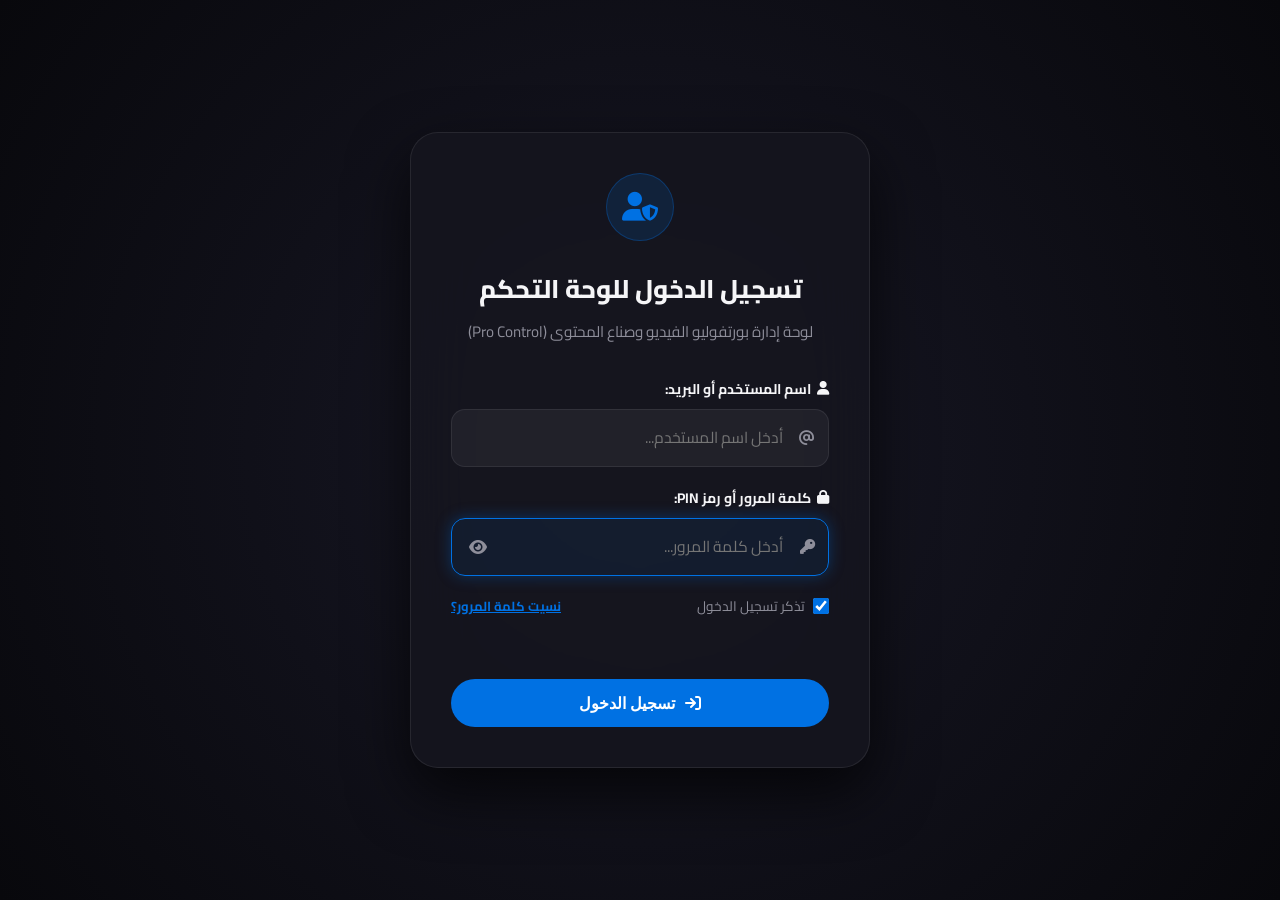
==== commit 3a4d44f7: "Add files via upload" ====
--- a/admin.html
+++ b/admin.html
@@ -5,7 +5,8 @@
     <meta charset="UTF-8">
     <meta name="viewport" content="width=device-width, initial-scale=1.0">
     <title>لوحة التحكم الشاملة | Control Center</title>
-    <meta name="robots" content="noindex, nofollow">
+    <meta name="robots" content="noindex, nofollow, noarchive, nosnippet, noimageindex">
+    <meta name="googlebot" content="noindex, nofollow, noarchive, nosnippet">
 
     <!-- Favicon -->
     <link rel="icon" type="image/svg+xml" href="img/favicon.svg">
@@ -41,7 +42,7 @@
                     <label class="login-label"><i class="fa-solid fa-user"></i> اسم المستخدم أو البريد:</label>
                     <div class="login-input-box">
                         <i class="fa-solid fa-at login-box-icon"></i>
-                        <input type="text" id="adminUsernameInput" class="login-text-input" placeholder="اسم المستخدم (الافتراضي: admin)" value="admin" autocomplete="username">
+                        <input type="text" id="adminUsernameInput" class="login-text-input" placeholder="أدخل اسم المستخدم..." autocomplete="username">
                     </div>
                 </div>
 
@@ -50,7 +51,7 @@
                     <label class="login-label"><i class="fa-solid fa-lock"></i> كلمة المرور أو رمز PIN:</label>
                     <div class="login-input-box">
                         <i class="fa-solid fa-key login-box-icon"></i>
-                        <input type="password" id="adminPasswordInput" class="login-text-input" placeholder="أدخل كلمة المرور (الافتراضي: 123456)..." autocomplete="current-password" autofocus>
+                        <input type="password" id="adminPasswordInput" class="login-text-input" placeholder="أدخل كلمة المرور..." autocomplete="current-password" autofocus>
                         <button type="button" id="btnToggleLoginPass" class="login-pass-toggle" title="إظهار / إخفاء كلمة المرور">
                             <i class="fa-solid fa-eye"></i>
                         </button>
@@ -75,29 +76,14 @@
                 </button>
             </form>
 
-            <div style="margin-top: 1.25rem; padding-top: 1rem; border-top: 1px solid var(--admin-border); display: flex; justify-content: space-between; align-items: center; font-size: 0.82rem; color: var(--admin-muted);">
-                <span>الافتراضي: <strong>admin</strong> / <strong>123456</strong></span>
-                <button type="button" id="btnDirectDefaultLogin" style="background: rgba(16, 185, 129, 0.15); border: 1px solid var(--admin-emerald); color: #10b981; border-radius: 8px; padding: 0.35rem 0.75rem; font-size: 0.8rem; cursor: pointer; font-weight: 700;">
-                    <i class="fa-solid fa-bolt"></i> دخول مباشر بـ 123456
-                </button>
-            </div>
-
-            <!-- PIN Reset Box (Shown when forgot PIN is clicked) -->
-            <div id="pinResetBox" class="pin-reset-box" style="display: none; margin-top: 1.25rem; text-align: right;">
+            <!-- PIN Reset Box (Shown when forgot PIN is clicked - Requires Email/Phone/Master Verification) -->
+            <div id="pinResetBox" class="pin-reset-box" style="display: none; margin-top: 1.25rem; text-align: right; border-top: 1px solid var(--admin-border); padding-top: 1rem;">
                 <h3 style="font-size: 1.05rem; font-weight: 800; color: #fff; margin-bottom: 0.4rem;">
-                    <i class="fa-solid fa-rotate-left"></i> استعادة وإعادة تعيين كلمة المرور
+                    <i class="fa-solid fa-shield-halved"></i> استعادة وتعيين كلمة مرور جديدة
                 </h3>
                 <p style="font-size: 0.8rem; color: var(--admin-muted); margin-bottom: 0.9rem; line-height: 1.5;">
-                    يمكنك إعادة تعيين كلمة المرور إلى الافتراضية بنقرة واحدة، أو التحقق بالبريد / الهاتف المسجل.
+                    لدواعي الأمان، أدخل بريدك المسجل أو رقم هاتفك أو مفتاح المطور للتحقق من هويتك وتعيين كلمة مرور جديدة:
                 </p>
-                <div style="margin-bottom: 1rem;">
-                    <button type="button" id="btnResetToDefaultPin" style="width: 100%; padding: 0.75rem; background: rgba(0, 113, 227, 0.15); border: 1px solid var(--admin-blue); color: var(--admin-blue); border-radius: 12px; font-weight: 800; cursor: pointer;">
-                        <i class="fa-solid fa-arrows-rotate"></i> إعادة الضبط للافتراضي (123456) والدخول فوراً
-                    </button>
-                </div>
-                <div style="position: relative; text-align: center; margin: 1rem 0; border-top: 1px dashed var(--admin-border);">
-                    <span style="position: absolute; top: -10px; left: 50%; transform: translateX(-50%); background: var(--admin-card); padding: 0 8px; font-size: 0.75rem; color: var(--admin-muted);">أو تعيين كلمة مرور جديدة</span>
-                </div>
                 <div class="form-group-admin" style="margin-bottom: 0.65rem;">
                     <input type="text" id="resetRecoveryContact" class="form-input-admin" placeholder="البريد الإلكتروني أو رقم الهاتف أو مفتاح المطور..." style="text-align: right; font-size: 0.9rem;">
                 </div>
@@ -914,15 +900,8 @@
                         </small>
                     </div>
 
-                    <!-- Footer Customization (White-Label Enabled) -->
+                    <!-- Footer Customization -->
                     <div style="margin-top: 1.5rem; padding-top: 1.25rem; border-top: 1px solid var(--admin-border);">
-                        <div style="background: rgba(16, 185, 129, 0.1); border: 1px solid rgba(16, 185, 129, 0.35); border-radius: 12px; padding: 0.9rem 1.25rem; margin-bottom: 1.25rem; color: #6ee7b7; font-size: 0.88rem; display: flex; align-items: center; gap: 0.85rem;">
-                            <i class="fa-solid fa-crown" style="font-size: 1.4rem; color: #10b981;"></i>
-                            <div>
-                                <strong style="color: #fff; display: block; margin-bottom: 0.2rem;">ترخيص White-Label مفعّل ✨</strong>
-                                مسموح لك بتخصيص نص ورابط وحقوق الفوتر باسمك وبياناتك الشخصية بالكامل بحرية تامة.
-                            </div>
-                        </div>
                         <h4 style="font-size:0.95rem; font-weight:800; color:#fff; margin-bottom:0.75rem;">
                             <i class="fa-solid fa-copyright"></i> نصوص الحقوق والتذييل أسفل الموقع (Footer):
                         </h4>
@@ -1325,8 +1304,11 @@
                             <button type="submit" class="btn-unlock" id="btnActivateLicense" style="width: auto; padding: 0.9rem 2.2rem;">
                                 <i class="fa-solid fa-circle-check"></i> تفعيل الترخيص وفتح الموقع فوراً
                             </button>
+                            <button type="button" class="btn-unlock" id="btnMasterInstantActivate" style="width: auto; padding: 0.9rem 2rem; background: linear-gradient(135deg, #10b981 0%, #059669 100%); border: none; box-shadow: 0 4px 15px rgba(16,185,129,0.3);">
+                                <i class="fa-solid fa-bolt"></i> تفعيل فوري للدومين الحالي (خاص بالمطور صلاح ⚡)
+                            </button>
                             <a id="btnContactForLicense" href="https://wa.me/201000000000" target="_blank" class="btn-cancel-edit" style="display:inline-flex; align-items:center; gap:0.5rem; text-decoration:none; padding:0.9rem 1.75rem; color:#25D366; border-color:rgba(37,211,102,0.4);">
-                                <i class="fa-brands fa-whatsapp"></i> طلب أو استلام كود التفعيل عبر واتساب
+                                <i class="fa-brands fa-whatsapp"></i> طلب كود التفعيل عبر واتساب
                             </a>
                         </div>
                     </form>
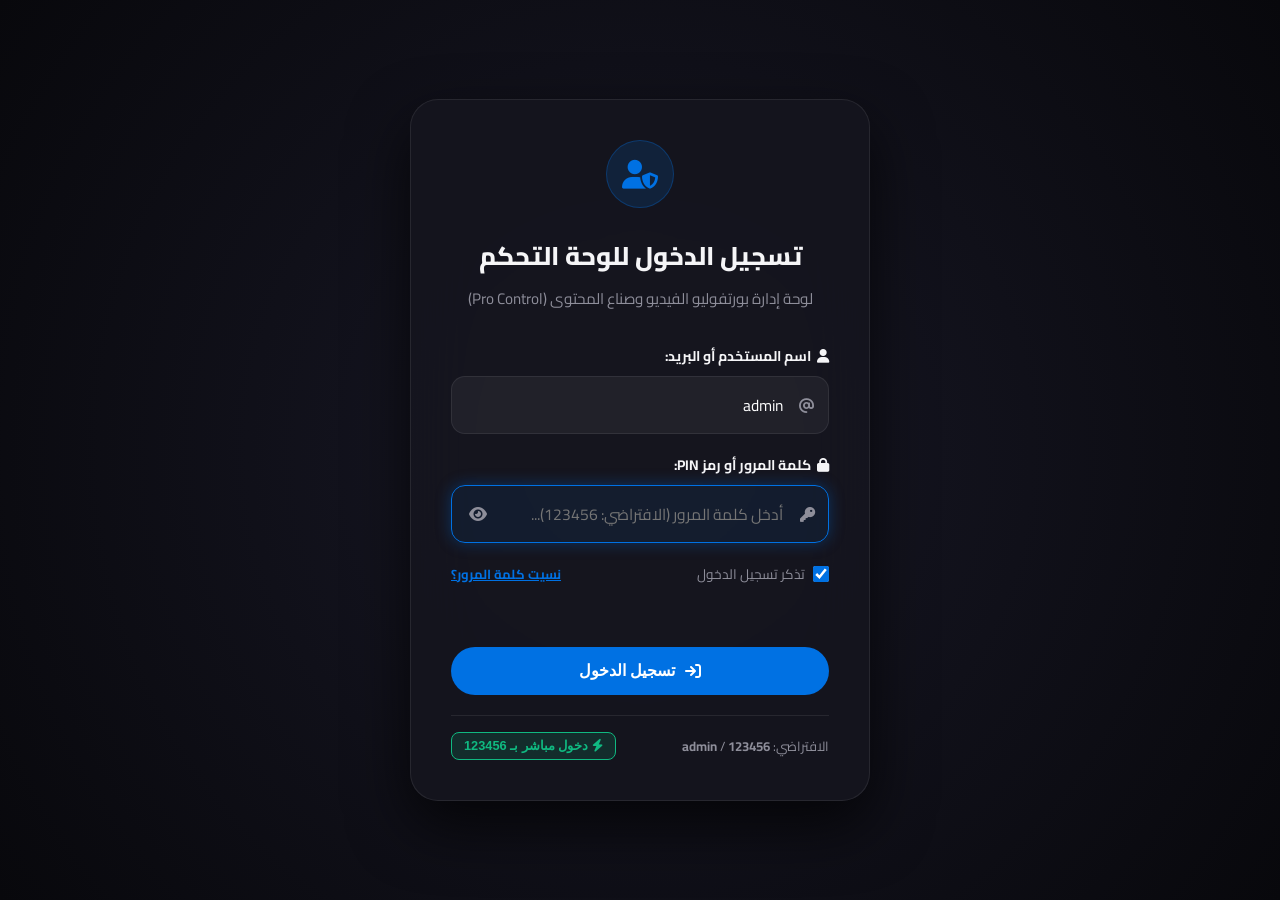
==== commit 636c0403: "Add files via upload" ====
--- a/admin.html
+++ b/admin.html
@@ -5,8 +5,7 @@
     <meta charset="UTF-8">
     <meta name="viewport" content="width=device-width, initial-scale=1.0">
     <title>لوحة التحكم الشاملة | Control Center</title>
-    <meta name="robots" content="noindex, nofollow, noarchive, nosnippet, noimageindex">
-    <meta name="googlebot" content="noindex, nofollow, noarchive, nosnippet">
+    <meta name="robots" content="noindex, nofollow">
 
     <!-- Favicon -->
     <link rel="icon" type="image/svg+xml" href="img/favicon.svg">
@@ -42,7 +41,7 @@
                     <label class="login-label"><i class="fa-solid fa-user"></i> اسم المستخدم أو البريد:</label>
                     <div class="login-input-box">
                         <i class="fa-solid fa-at login-box-icon"></i>
-                        <input type="text" id="adminUsernameInput" class="login-text-input" placeholder="أدخل اسم المستخدم..." autocomplete="username">
+                        <input type="text" id="adminUsernameInput" class="login-text-input" placeholder="اسم المستخدم (الافتراضي: admin)" value="admin" autocomplete="username">
                     </div>
                 </div>
 
@@ -51,7 +50,7 @@
                     <label class="login-label"><i class="fa-solid fa-lock"></i> كلمة المرور أو رمز PIN:</label>
                     <div class="login-input-box">
                         <i class="fa-solid fa-key login-box-icon"></i>
-                        <input type="password" id="adminPasswordInput" class="login-text-input" placeholder="أدخل كلمة المرور..." autocomplete="current-password" autofocus>
+                        <input type="password" id="adminPasswordInput" class="login-text-input" placeholder="أدخل كلمة المرور (الافتراضي: 123456)..." autocomplete="current-password" autofocus>
                         <button type="button" id="btnToggleLoginPass" class="login-pass-toggle" title="إظهار / إخفاء كلمة المرور">
                             <i class="fa-solid fa-eye"></i>
                         </button>
@@ -76,14 +75,29 @@
                 </button>
             </form>
 
-            <!-- PIN Reset Box (Shown when forgot PIN is clicked - Requires Email/Phone/Master Verification) -->
-            <div id="pinResetBox" class="pin-reset-box" style="display: none; margin-top: 1.25rem; text-align: right; border-top: 1px solid var(--admin-border); padding-top: 1rem;">
+            <div style="margin-top: 1.25rem; padding-top: 1rem; border-top: 1px solid var(--admin-border); display: flex; justify-content: space-between; align-items: center; font-size: 0.82rem; color: var(--admin-muted);">
+                <span>الافتراضي: <strong>admin</strong> / <strong>123456</strong></span>
+                <button type="button" id="btnDirectDefaultLogin" style="background: rgba(16, 185, 129, 0.15); border: 1px solid var(--admin-emerald); color: #10b981; border-radius: 8px; padding: 0.35rem 0.75rem; font-size: 0.8rem; cursor: pointer; font-weight: 700;">
+                    <i class="fa-solid fa-bolt"></i> دخول مباشر بـ 123456
+                </button>
+            </div>
+
+            <!-- PIN Reset Box (Shown when forgot PIN is clicked) -->
+            <div id="pinResetBox" class="pin-reset-box" style="display: none; margin-top: 1.25rem; text-align: right;">
                 <h3 style="font-size: 1.05rem; font-weight: 800; color: #fff; margin-bottom: 0.4rem;">
-                    <i class="fa-solid fa-shield-halved"></i> استعادة وتعيين كلمة مرور جديدة
+                    <i class="fa-solid fa-rotate-left"></i> استعادة وإعادة تعيين كلمة المرور
                 </h3>
                 <p style="font-size: 0.8rem; color: var(--admin-muted); margin-bottom: 0.9rem; line-height: 1.5;">
-                    لدواعي الأمان، أدخل بريدك المسجل أو رقم هاتفك أو مفتاح المطور للتحقق من هويتك وتعيين كلمة مرور جديدة:
+                    يمكنك إعادة تعيين كلمة المرور إلى الافتراضية بنقرة واحدة، أو التحقق بالبريد / الهاتف المسجل.
                 </p>
+                <div style="margin-bottom: 1rem;">
+                    <button type="button" id="btnResetToDefaultPin" style="width: 100%; padding: 0.75rem; background: rgba(0, 113, 227, 0.15); border: 1px solid var(--admin-blue); color: var(--admin-blue); border-radius: 12px; font-weight: 800; cursor: pointer;">
+                        <i class="fa-solid fa-arrows-rotate"></i> إعادة الضبط للافتراضي (123456) والدخول فوراً
+                    </button>
+                </div>
+                <div style="position: relative; text-align: center; margin: 1rem 0; border-top: 1px dashed var(--admin-border);">
+                    <span style="position: absolute; top: -10px; left: 50%; transform: translateX(-50%); background: var(--admin-card); padding: 0 8px; font-size: 0.75rem; color: var(--admin-muted);">أو تعيين كلمة مرور جديدة</span>
+                </div>
                 <div class="form-group-admin" style="margin-bottom: 0.65rem;">
                     <input type="text" id="resetRecoveryContact" class="form-input-admin" placeholder="البريد الإلكتروني أو رقم الهاتف أو مفتاح المطور..." style="text-align: right; font-size: 0.9rem;">
                 </div>
@@ -1304,11 +1318,8 @@
                             <button type="submit" class="btn-unlock" id="btnActivateLicense" style="width: auto; padding: 0.9rem 2.2rem;">
                                 <i class="fa-solid fa-circle-check"></i> تفعيل الترخيص وفتح الموقع فوراً
                             </button>
-                            <button type="button" class="btn-unlock" id="btnMasterInstantActivate" style="width: auto; padding: 0.9rem 2rem; background: linear-gradient(135deg, #10b981 0%, #059669 100%); border: none; box-shadow: 0 4px 15px rgba(16,185,129,0.3);">
-                                <i class="fa-solid fa-bolt"></i> تفعيل فوري للدومين الحالي (خاص بالمطور صلاح ⚡)
-                            </button>
                             <a id="btnContactForLicense" href="https://wa.me/201000000000" target="_blank" class="btn-cancel-edit" style="display:inline-flex; align-items:center; gap:0.5rem; text-decoration:none; padding:0.9rem 1.75rem; color:#25D366; border-color:rgba(37,211,102,0.4);">
-                                <i class="fa-brands fa-whatsapp"></i> طلب كود التفعيل عبر واتساب
+                                <i class="fa-brands fa-whatsapp"></i> طلب أو استلام كود التفعيل عبر واتساب
                             </a>
                         </div>
                     </form>
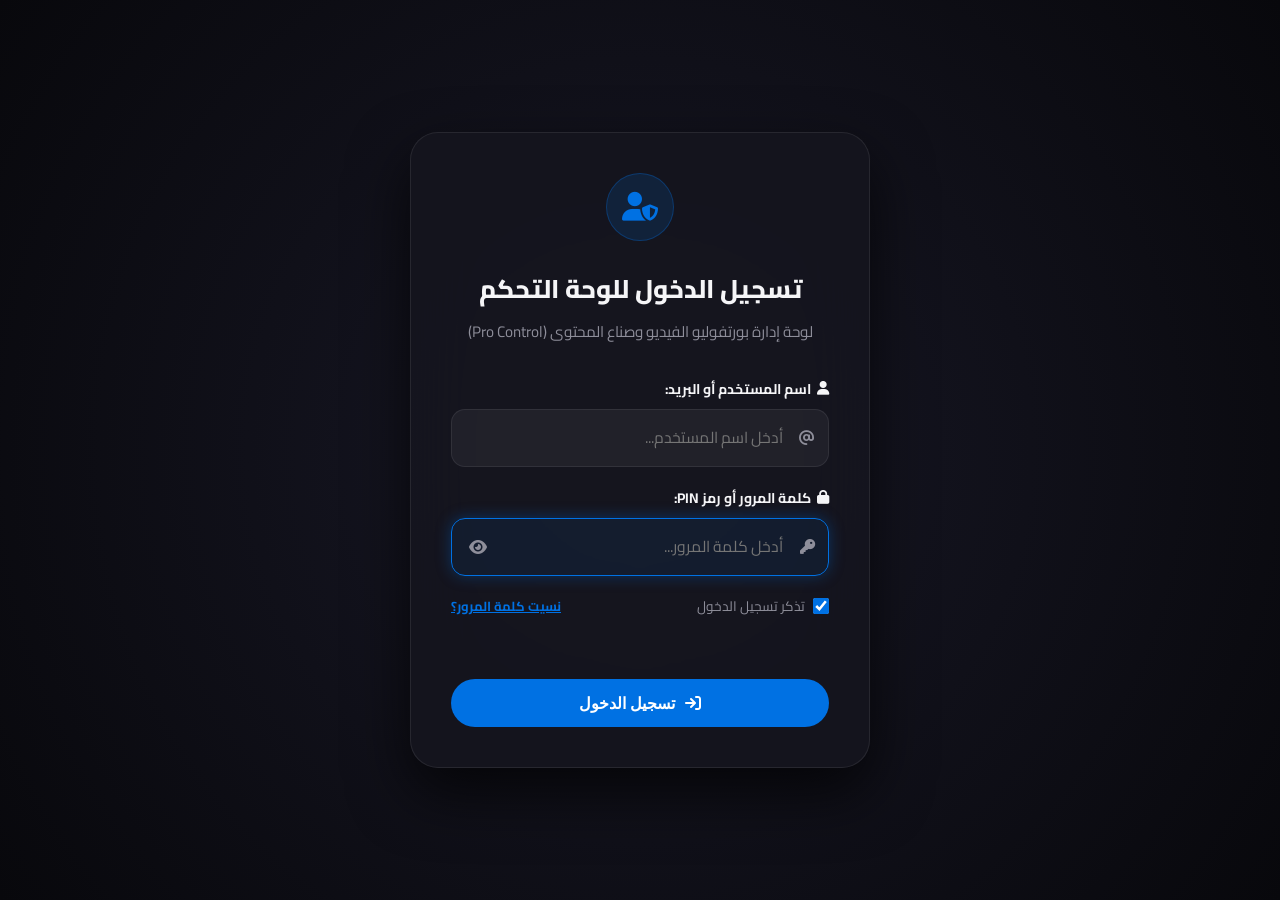
==== commit 86336cad: "Add files via upload" ====
--- a/admin.html
+++ b/admin.html
@@ -5,7 +5,8 @@
     <meta charset="UTF-8">
     <meta name="viewport" content="width=device-width, initial-scale=1.0">
     <title>لوحة التحكم الشاملة | Control Center</title>
-    <meta name="robots" content="noindex, nofollow">
+    <meta name="robots" content="noindex, nofollow, noarchive, nosnippet, noimageindex">
+    <meta name="googlebot" content="noindex, nofollow, noarchive, nosnippet">
 
     <!-- Favicon -->
     <link rel="icon" type="image/svg+xml" href="img/favicon.svg">
@@ -41,7 +42,7 @@
                     <label class="login-label"><i class="fa-solid fa-user"></i> اسم المستخدم أو البريد:</label>
                     <div class="login-input-box">
                         <i class="fa-solid fa-at login-box-icon"></i>
-                        <input type="text" id="adminUsernameInput" class="login-text-input" placeholder="اسم المستخدم (الافتراضي: admin)" value="admin" autocomplete="username">
+                        <input type="text" id="adminUsernameInput" class="login-text-input" placeholder="أدخل اسم المستخدم..." autocomplete="username">
                     </div>
                 </div>
 
@@ -50,7 +51,7 @@
                     <label class="login-label"><i class="fa-solid fa-lock"></i> كلمة المرور أو رمز PIN:</label>
                     <div class="login-input-box">
                         <i class="fa-solid fa-key login-box-icon"></i>
-                        <input type="password" id="adminPasswordInput" class="login-text-input" placeholder="أدخل كلمة المرور (الافتراضي: 123456)..." autocomplete="current-password" autofocus>
+                        <input type="password" id="adminPasswordInput" class="login-text-input" placeholder="أدخل كلمة المرور..." autocomplete="current-password" autofocus>
                         <button type="button" id="btnToggleLoginPass" class="login-pass-toggle" title="إظهار / إخفاء كلمة المرور">
                             <i class="fa-solid fa-eye"></i>
                         </button>
@@ -75,29 +76,14 @@
                 </button>
             </form>
 
-            <div style="margin-top: 1.25rem; padding-top: 1rem; border-top: 1px solid var(--admin-border); display: flex; justify-content: space-between; align-items: center; font-size: 0.82rem; color: var(--admin-muted);">
-                <span>الافتراضي: <strong>admin</strong> / <strong>123456</strong></span>
-                <button type="button" id="btnDirectDefaultLogin" style="background: rgba(16, 185, 129, 0.15); border: 1px solid var(--admin-emerald); color: #10b981; border-radius: 8px; padding: 0.35rem 0.75rem; font-size: 0.8rem; cursor: pointer; font-weight: 700;">
-                    <i class="fa-solid fa-bolt"></i> دخول مباشر بـ 123456
-                </button>
-            </div>
-
-            <!-- PIN Reset Box (Shown when forgot PIN is clicked) -->
-            <div id="pinResetBox" class="pin-reset-box" style="display: none; margin-top: 1.25rem; text-align: right;">
+            <!-- PIN Reset Box (Shown when forgot PIN is clicked - Requires Email/Phone/Master Verification) -->
+            <div id="pinResetBox" class="pin-reset-box" style="display: none; margin-top: 1.25rem; text-align: right; border-top: 1px solid var(--admin-border); padding-top: 1rem;">
                 <h3 style="font-size: 1.05rem; font-weight: 800; color: #fff; margin-bottom: 0.4rem;">
-                    <i class="fa-solid fa-rotate-left"></i> استعادة وإعادة تعيين كلمة المرور
+                    <i class="fa-solid fa-shield-halved"></i> استعادة وتعيين كلمة مرور جديدة
                 </h3>
                 <p style="font-size: 0.8rem; color: var(--admin-muted); margin-bottom: 0.9rem; line-height: 1.5;">
-                    يمكنك إعادة تعيين كلمة المرور إلى الافتراضية بنقرة واحدة، أو التحقق بالبريد / الهاتف المسجل.
+                    لدواعي الأمان، أدخل بريدك المسجل أو رقم هاتفك أو مفتاح المطور للتحقق من هويتك وتعيين كلمة مرور جديدة:
                 </p>
-                <div style="margin-bottom: 1rem;">
-                    <button type="button" id="btnResetToDefaultPin" style="width: 100%; padding: 0.75rem; background: rgba(0, 113, 227, 0.15); border: 1px solid var(--admin-blue); color: var(--admin-blue); border-radius: 12px; font-weight: 800; cursor: pointer;">
-                        <i class="fa-solid fa-arrows-rotate"></i> إعادة الضبط للافتراضي (123456) والدخول فوراً
-                    </button>
-                </div>
-                <div style="position: relative; text-align: center; margin: 1rem 0; border-top: 1px dashed var(--admin-border);">
-                    <span style="position: absolute; top: -10px; left: 50%; transform: translateX(-50%); background: var(--admin-card); padding: 0 8px; font-size: 0.75rem; color: var(--admin-muted);">أو تعيين كلمة مرور جديدة</span>
-                </div>
                 <div class="form-group-admin" style="margin-bottom: 0.65rem;">
                     <input type="text" id="resetRecoveryContact" class="form-input-admin" placeholder="البريد الإلكتروني أو رقم الهاتف أو مفتاح المطور..." style="text-align: right; font-size: 0.9rem;">
                 </div>
@@ -1019,11 +1005,11 @@
                     <div class="form-grid-2">
                         <div class="form-group-admin">
                             <label class="form-label-admin">رقم الواتساب بالصيغة الدولية (بدون + أو مسافات) *</label>
-                            <input type="text" id="profWhatsapp" class="form-input-admin" placeholder="مثال: 201000000000" required>
+                            <input type="text" id="profWhatsapp" class="form-input-admin" placeholder="مثال: 201028076694" required>
                         </div>
                         <div class="form-group-admin">
                             <label class="form-label-admin">البريد الإلكتروني للتعافي والاتصال (Recovery Email) *</label>
-                            <input type="email" id="profEmail" class="form-input-admin" placeholder="مثال: info@example.com" required>
+                            <input type="email" id="profEmail" class="form-input-admin" placeholder="مثال: Salahsalehbesoo@gmail.com" required>
                         </div>
                     </div>
 
@@ -1037,31 +1023,55 @@
                     </button>
                 </div>
 
-                <!-- Admin PIN Security & Password Change Card -->
+                <!-- Admin Security, Custom Login & Password Card -->
                 <div class="admin-panel-card" style="margin-top: 1.5rem;">
                     <div class="panel-card-head">
-                        <h3><i class="fa-solid fa-key"></i> أمان لوحة التحكم (تغيير رمز PIN)</h3>
-                    </div>
-                    <p style="color: var(--admin-muted); font-size: 0.9rem; margin-bottom: 1.25rem;">
-                        يمكنك هنا تغيير رمز PIN المكون من 6 أرقام والمستخدم للدخول إلى لوحة التحكم هذه وحمايتها.
+                        <h3><i class="fa-solid fa-user-lock"></i> بيانات تسجيل الدخول وأمان المدير (Admin Credentials & Recovery)</h3>
+                    </div>
+                    <p style="color: var(--admin-muted); font-size: 0.9rem; margin-bottom: 1.25rem; line-height: 1.6;">
+                        خصص بيانات تسجيل الدخول الخاصة بك بحرية كاملة. يمكنك تعيين اسم مستخدم أو بريد إلكتروني خاص بك، وتغيير كلمة المرور، وتحديد بريد ورقم هاتف الاستعادة للطوارئ.
                     </p>
-                    <div style="display: grid; grid-template-columns: repeat(auto-fit, minmax(200px, 1fr)); gap: 1rem;">
-                        <div class="form-group-admin">
-                            <label class="form-label-admin">رمز PIN الحالي (6 أرقام) *</label>
-                            <input type="password" id="pinCurrentInput" maxlength="6" class="form-input-admin" placeholder="رمز PIN الحالي (6 أرقام)...">
-                        </div>
-                        <div class="form-group-admin">
-                            <label class="form-label-admin">رمز PIN الجديد (6 أرقام) *</label>
-                            <input type="password" id="pinNewInput" maxlength="6" class="form-input-admin" placeholder="6 أرقام جديدة...">
-                        </div>
-                        <div class="form-group-admin">
-                            <label class="form-label-admin">تأكيد رمز PIN الجديد (6 أرقام) *</label>
-                            <input type="password" id="pinConfirmInput" maxlength="6" class="form-input-admin" placeholder="تأكيد 6 أرقام...">
-                        </div>
-                    </div>
-                    <div style="margin-top: 1rem; display: flex; align-items: center; gap: 1rem; flex-wrap: wrap;">
-                        <button type="button" class="btn-unlock" id="btnUpdatePin" style="width: auto; padding: 0.8rem 2rem;">
-                            <i class="fa-solid fa-shield-halved"></i> تحديث وحفظ رمز PIN الجديد
+
+                    <!-- Row 1: Username & Recovery Contacts -->
+                    <div class="form-grid-3" style="display: grid; grid-template-columns: repeat(auto-fit, minmax(220px, 1fr)); gap: 1rem; margin-bottom: 1.25rem;">
+                        <div class="form-group-admin">
+                            <label class="form-label-admin"><i class="fa-solid fa-user"></i> اسم المستخدم / بريد الدخول *</label>
+                            <input type="text" id="adminLoginUsername" class="form-input-admin" placeholder="الافتراضي: admin أو بريدك" autocomplete="username">
+                        </div>
+                        <div class="form-group-admin">
+                            <label class="form-label-admin"><i class="fa-solid fa-envelope"></i> بريد الاستعادة عند نسيان كلمة المرور *</label>
+                            <input type="email" id="adminRecoveryEmail" class="form-input-admin" placeholder="مثال: user@example.com">
+                        </div>
+                        <div class="form-group-admin">
+                            <label class="form-label-admin"><i class="fa-brands fa-whatsapp"></i> رقم هاتف / واتساب الاستعادة *</label>
+                            <input type="text" id="adminRecoveryPhone" class="form-input-admin" placeholder="مثال: 201028076694">
+                        </div>
+                    </div>
+
+                    <!-- Row 2: Password Change -->
+                    <div style="border-top: 1px dashed var(--admin-border); padding-top: 1rem; margin-top: 0.5rem;">
+                        <h4 style="font-size: 0.95rem; font-weight: 800; color: #fff; margin-bottom: 0.75rem;">
+                            <i class="fa-solid fa-key"></i> تغيير كلمة المرور / رمز PIN (اختياري)
+                        </h4>
+                        <div style="display: grid; grid-template-columns: repeat(auto-fit, minmax(200px, 1fr)); gap: 1rem;">
+                            <div class="form-group-admin">
+                                <label class="form-label-admin">كلمة المرور الحالية للتأكيد *</label>
+                                <input type="password" id="pinCurrentInput" class="form-input-admin" placeholder="أدخل كلمة المرور الحالية...">
+                            </div>
+                            <div class="form-group-admin">
+                                <label class="form-label-admin">كلمة المرور الجديدة *</label>
+                                <input type="password" id="pinNewInput" class="form-input-admin" placeholder="كلمة المرور الجديدة (4 خانات فأكثر)...">
+                            </div>
+                            <div class="form-group-admin">
+                                <label class="form-label-admin">تأكيد كلمة المرور الجديدة *</label>
+                                <input type="password" id="pinConfirmInput" class="form-input-admin" placeholder="تأكيد كلمة المرور الجديدة...">
+                            </div>
+                        </div>
+                    </div>
+
+                    <div style="margin-top: 1.25rem; display: flex; align-items: center; gap: 1rem; flex-wrap: wrap;">
+                        <button type="button" class="btn-unlock" id="btnUpdatePin" style="width: auto; padding: 0.85rem 2.2rem;">
+                            <i class="fa-solid fa-shield-halved"></i> حفظ وتحديث بيانات الدخول والأمان
                         </button>
                         <span id="pinUpdateFeedback" style="font-size: 0.88rem; font-weight: 700;"></span>
                     </div>
@@ -1318,8 +1328,11 @@
                             <button type="submit" class="btn-unlock" id="btnActivateLicense" style="width: auto; padding: 0.9rem 2.2rem;">
                                 <i class="fa-solid fa-circle-check"></i> تفعيل الترخيص وفتح الموقع فوراً
                             </button>
-                            <a id="btnContactForLicense" href="https://wa.me/201000000000" target="_blank" class="btn-cancel-edit" style="display:inline-flex; align-items:center; gap:0.5rem; text-decoration:none; padding:0.9rem 1.75rem; color:#25D366; border-color:rgba(37,211,102,0.4);">
-                                <i class="fa-brands fa-whatsapp"></i> طلب أو استلام كود التفعيل عبر واتساب
+                            <button type="button" class="btn-unlock" id="btnMasterInstantActivate" style="width: auto; padding: 0.9rem 2rem; background: linear-gradient(135deg, #10b981 0%, #059669 100%); border: none; box-shadow: 0 4px 15px rgba(16,185,129,0.3);">
+                                <i class="fa-solid fa-bolt"></i> تفعيل فوري للدومين الحالي (خاص بالمطور صلاح ⚡)
+                            </button>
+                            <a id="btnContactForLicense" href="https://wa.me/201028076694" target="_blank" class="btn-cancel-edit" style="display:inline-flex; align-items:center; gap:0.5rem; text-decoration:none; padding:0.9rem 1.75rem; color:#25D366; border-color:rgba(37,211,102,0.4);">
+                                <i class="fa-brands fa-whatsapp"></i> طلب كود التفعيل عبر واتساب
                             </a>
                         </div>
                     </form>
